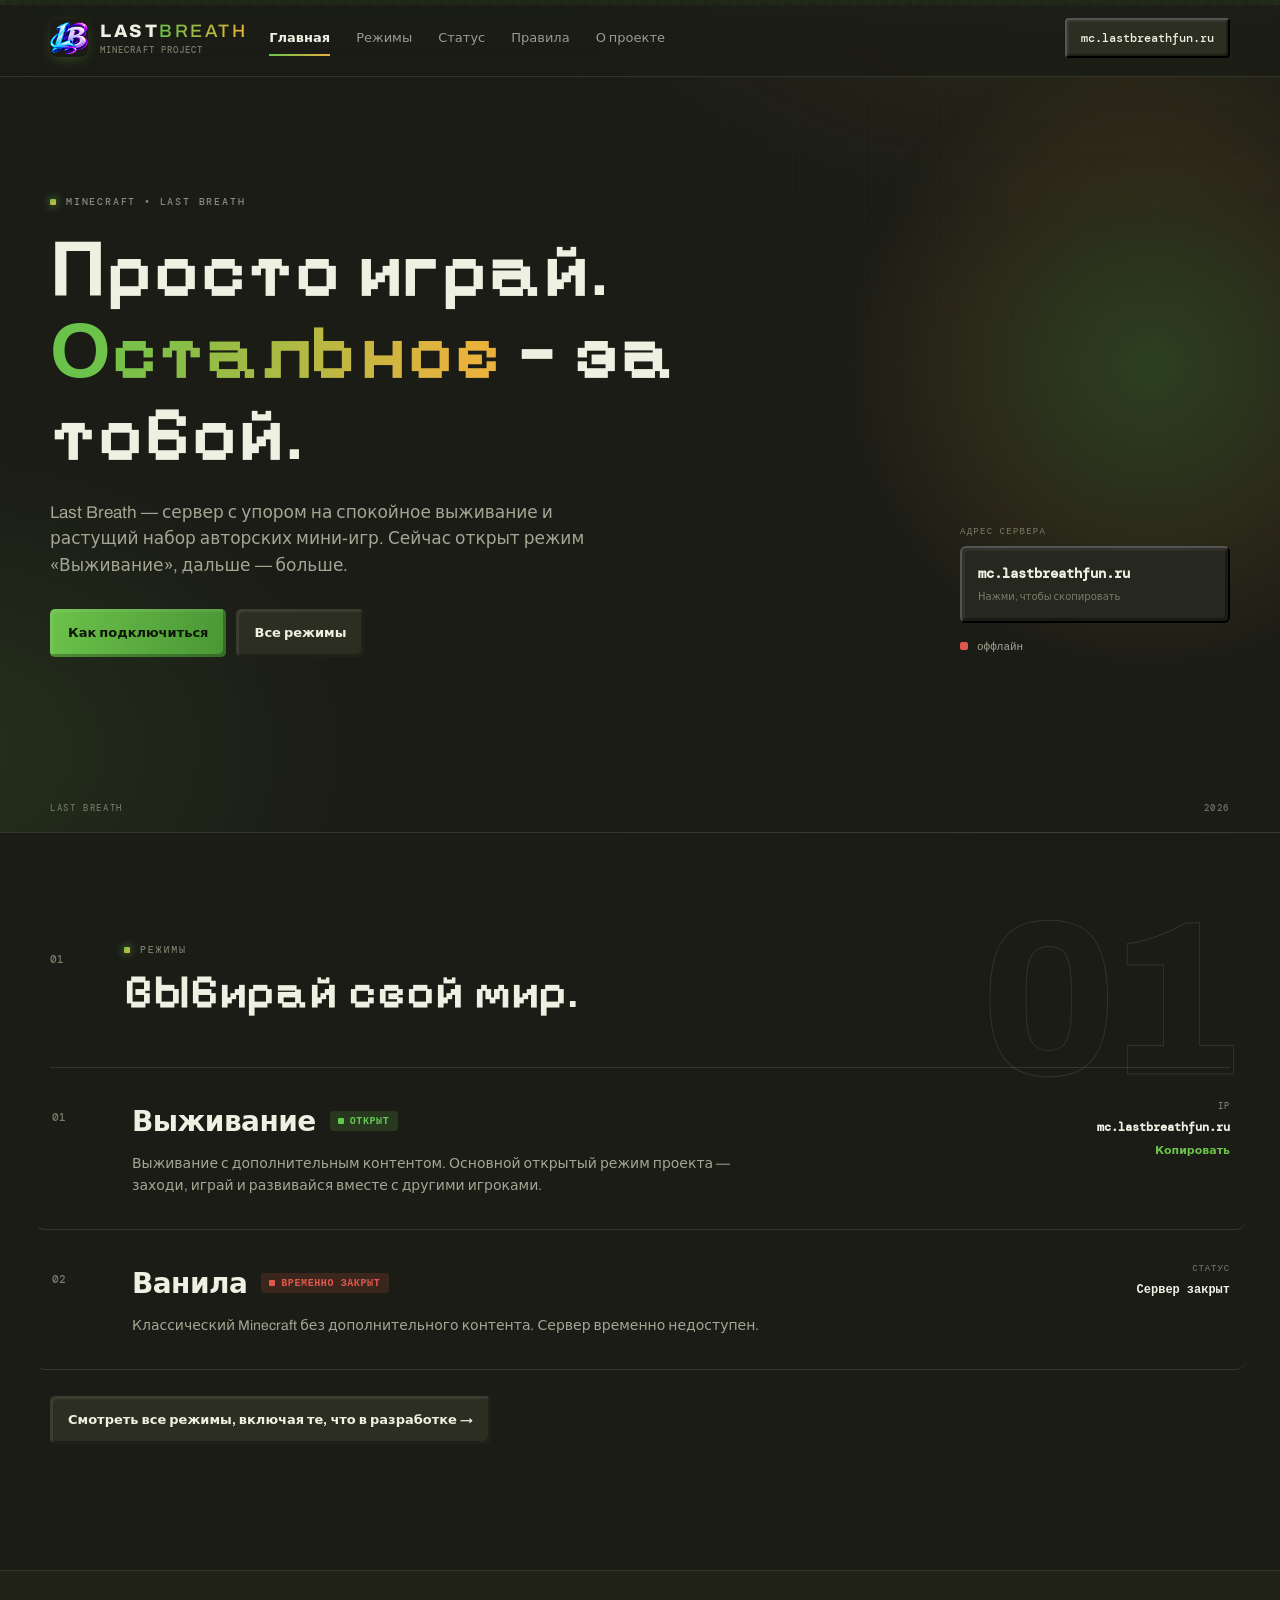
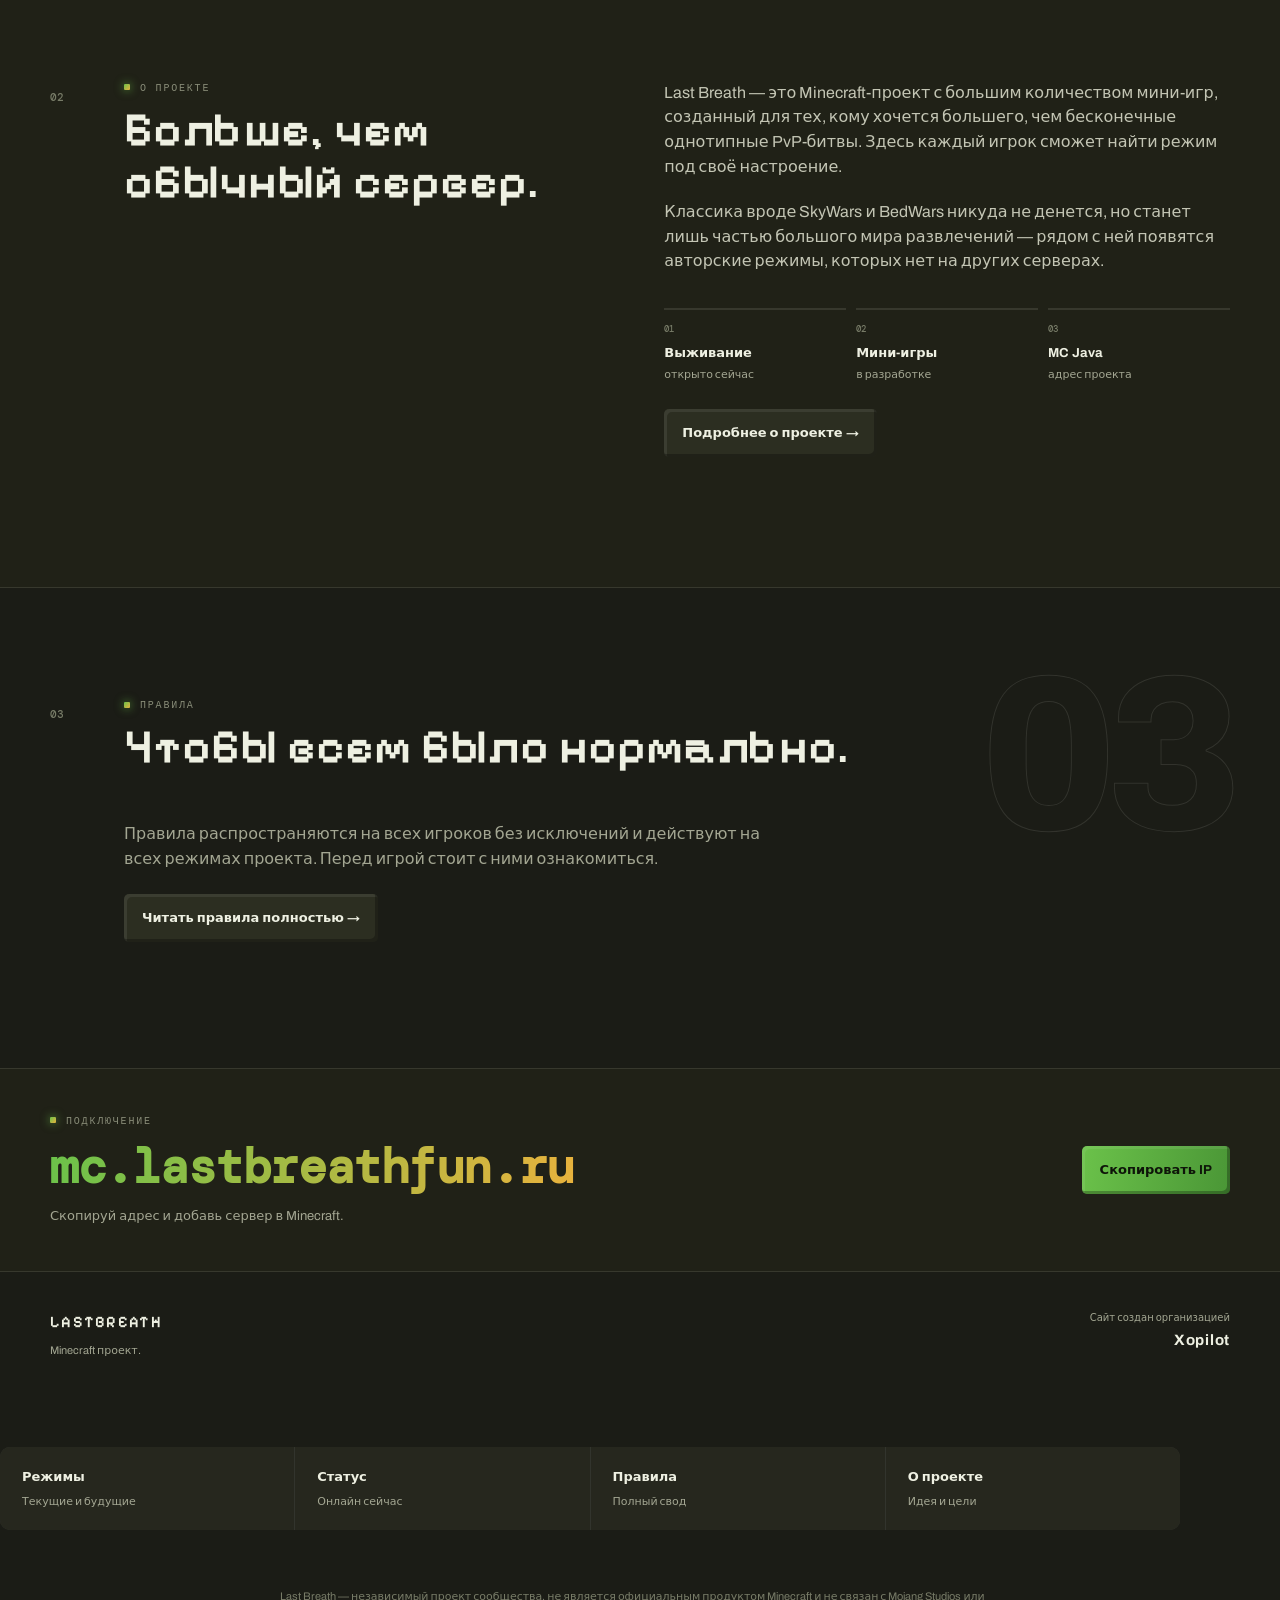
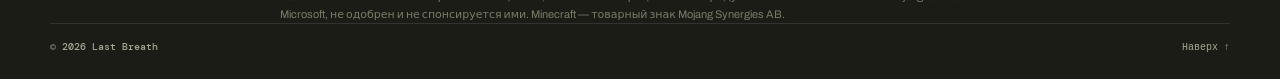
==== index.html @ 93b25e88 "Add files via upload" ====
<!doctype html>
<html lang="ru">
<head>
  <meta charset="utf-8">
  <meta name="viewport" content="width=device-width, initial-scale=1">
  <meta name="theme-color" content="#1b1c16">
  <meta name="description" content="Last Breath — Minecraft-проект с выживанием и растущим набором авторских мини-игр.">
  <title>Last Breath — Minecraft</title>
  <link rel="preconnect" href="https://fonts.googleapis.com">
  <link rel="preconnect" href="https://fonts.gstatic.com" crossorigin>
  <link rel="icon" type="image/png" href="assets/server-icon.png">
  <meta property="og:title" content="Last Breath — Minecraft">
  <meta property="og:description" content="Last Breath — Minecraft-проект с выживанием и растущим набором авторских мини-игр.">
  <meta property="og:type" content="website">
  <meta property="og:locale" content="ru_RU">
  <meta property="og:image" content="https://lastbreathfun.ru/assets/server-icon.png">
  <meta name="twitter:card" content="summary">
  <noscript><style>.reveal{opacity:1!important;transform:none!important}</style></noscript>
  <link rel="stylesheet" href="style.css">
</head>
<body>
  <div class="site-shell">
    <header class="topbar">
      <div class="container topbar-inner">
        <a class="logo" href="#top">
          <img class="logo-icon" src="assets/server-icon.png" alt="Last Breath">
          <span class="logo-word">
            <span class="logo-text">LAST<span>BREATH</span></span>
            <span class="logo-sub">MINECRAFT PROJECT</span>
          </span>
        </a>

        <nav class="nav" id="nav">
          <a href="index.html" class="active">Главная</a>
          <a href="modes.html">Режимы</a>
          <a href="status.html">Статус</a>
          <a href="rules.html">Правила</a>
          <a href="about.html">О проекте</a>
        </nav>

        <button class="top-ip copy-btn" data-copy="mc.lastbreathfun.ru">mc.lastbreathfun.ru</button>
        <button class="menu-button" id="menuButton" aria-label="Меню">☰</button>
      </div>
    </header>
    <div class="pixel-strip" aria-hidden="true"></div>

    <main id="top">
      <section class="hero">
        <div class="hero-grid"></div>
        <div class="hero-glow" aria-hidden="true"></div>

        <div class="container hero-inner">
          <div class="hero-copy">
            <div class="kicker">MINECRAFT • LAST BREATH</div>
            <h1>Просто играй.<br><em>Остальное</em> — за тобой.</h1>
            <p>
              Last Breath — сервер с упором на спокойное выживание и растущий набор
              авторских мини-игр. Сейчас открыт режим «Выживание», дальше — больше.
            </p>

            <div class="hero-actions">
              <a class="button button-main" href="#connect">Как подключиться</a>
              <a class="button button-line" href="modes.html">Все режимы</a>
            </div>
          </div>

          <div class="hero-side">
            <div class="hero-side-label">АДРЕС СЕРВЕРА</div>
            <button class="hero-address copy-btn" data-copy="mc.lastbreathfun.ru">
              <span>mc.lastbreathfun.ru</span>
              <small>Нажми, чтобы скопировать</small>
            </button>
            <div class="mini-status">
              <span class="status-dot" id="miniDot"></span>
              <span id="miniLabel">Проверка статуса…</span>
            </div>
          </div>
        </div>

        <div class="hero-bottom">
          <div class="container hero-bottom-inner">
            <span>LAST BREATH</span>
            <span>2026</span>
          </div>
        </div>
      </section>

      <section class="section servers" id="servers">
        <div class="container">
          <div class="section-intro reveal">
            <div class="section-number">01</div>
            <div>
              <div class="kicker">РЕЖИМЫ</div>
              <h2>Выбирай свой мир.</h2>
            </div>
          </div>

          <div class="server-list">
            <article class="server-row reveal">
              <div class="server-index">01</div>
              <div class="server-main">
                <div class="server-title-line">
                  <h3>Выживание</h3>
                  <span class="state state-online"><i></i> ОТКРЫТ</span>
                </div>
                <p>
                  Выживание с дополнительным контентом. Основной открытый режим
                  проекта — заходи, играй и развивайся вместе с другими игроками.
                </p>
              </div>
              <div class="server-meta">
                <span>IP</span>
                <strong>mc.lastbreathfun.ru</strong>
                <button class="mini-copy copy-btn" data-copy="mc.lastbreathfun.ru">Копировать</button>
              </div>
            </article>

            <article class="server-row server-row-muted reveal">
              <div class="server-index">02</div>
              <div class="server-main">
                <div class="server-title-line">
                  <h3>Ванила</h3>
                  <span class="state state-offline"><i></i> ВРЕМЕННО ЗАКРЫТ</span>
                </div>
                <p>
                  Классический Minecraft без дополнительного контента.
                  Сервер временно недоступен.
                </p>
              </div>
              <div class="server-meta">
                <span>СТАТУС</span>
                <strong>Сервер закрыт</strong>
              </div>
            </article>
          </div>

          <p style="margin-top:26px">
            <a class="button button-line" href="modes.html">Смотреть все режимы, включая те, что в разработке →</a>
          </p>
        </div>
      </section>

      <section class="section about" id="about">
        <div class="container about-layout">
          <div class="about-title">
            <div class="section-number">02</div>
            <div>
              <div class="kicker">О ПРОЕКТЕ</div>
              <h2>Больше, чем обычный сервер.</h2>
            </div>
          </div>

          <div class="about-text reveal">
            <p>
              Last Breath — это Minecraft-проект с большим количеством мини-игр,
              созданный для тех, кому хочется большего, чем бесконечные однотипные
              PvP-битвы. Здесь каждый игрок сможет найти режим под своё настроение.
            </p>
            <p>
              Классика вроде SkyWars и BedWars никуда не денется, но станет лишь
              частью большого мира развлечений — рядом с ней появятся авторские
              режимы, которых нет на других серверах.
            </p>
            <div class="facts">
              <div><span>01</span><strong>Выживание</strong><small>открыто сейчас</small></div>
              <div><span>02</span><strong>Мини-игры</strong><small>в разработке</small></div>
              <div><span>03</span><strong>MC Java</strong><small>адрес проекта</small></div>
            </div>
            <p style="margin-top:26px">
              <a class="button button-line" href="about.html">Подробнее о проекте →</a>
            </p>
          </div>
        </div>
      </section>

      <section class="section rules" id="rules">
        <div class="container">
          <div class="section-intro reveal">
            <div class="section-number">03</div>
            <div>
              <div class="kicker">ПРАВИЛА</div>
              <h2>Чтобы всем было нормально.</h2>
            </div>
          </div>

          <div class="rules-note reveal">
            <p>
              Правила распространяются на всех игроков без исключений и действуют
              на всех режимах проекта. Перед игрой стоит с ними ознакомиться.
            </p>
            <p style="margin-top:22px">
              <a class="button button-line" href="rules.html">Читать правила полностью →</a>
            </p>
          </div>
        </div>
      </section>

      <section class="connect" id="connect">
        <div class="container connect-inner">
          <div>
            <div class="kicker">ПОДКЛЮЧЕНИЕ</div>
            <h2>mc.lastbreathfun.ru</h2>
            <p>Скопируй адрес и добавь сервер в Minecraft.</p>
          </div>
          <button class="button button-main copy-btn" data-copy="mc.lastbreathfun.ru">Скопировать IP</button>
        </div>
      </section>
    </main>

    <footer class="footer">
      <div class="container footer-top">
        <div>
          <div class="footer-brand">LASTBREATH</div>
          <p>Minecraft проект.</p>
        </div>
        <div class="footer-credit">
          <span>Сайт создан организацией</span>
          <strong>Xopilot</strong>
        </div>
      </div>

      <div class="container quick-links">
        <a href="modes.html">Режимы<small>Текущие и будущие</small></a>
        <a href="status.html">Статус<small>Онлайн сейчас</small></a>
        <a href="rules.html">Правила<small>Полный свод</small></a>
        <a href="about.html">О проекте<small>Идея и цели</small></a>
      </div>

      <div class="container footer-disclaimer">
        Last Breath — независимый проект сообщества, не является официальным продуктом Minecraft
        и не связан с Mojang Studios или Microsoft, не одобрен и не спонсируется ими.
        Minecraft — товарный знак Mojang Synergies AB.
      </div>

      <div class="container footer-bottom">
        <span>© 2026 Last Breath</span>
        <a href="#top">Наверх ↑</a>
      </div>
    </footer>

    <div class="toast" id="toast"></div>
  </div>

  <script src="script.js"></script>
</body>
</html>
---- style.css ----
@import url('https://fonts.googleapis.com/css2?family=Archivo:wght@400;500;600;700;800&family=DM+Mono:wght@400;500&family=Pixelify+Sans:wght@500;600;700&display=swap');

:root{
  --bg:#1b1c16;
  --bg-soft:#202117;
  --panel:#26271e;
  --panel-2:#2c2e21;
  --text:#eef0e2;
  --muted:#a3a692;
  --line:rgba(238,240,226,.11);
  --line-soft:rgba(238,240,226,.06);
  --accent:#6bc24a;
  --accent-2:#e8b23d;
  --accent-soft:rgba(107,194,74,.14);
  --green:#63c750;
  --green-soft:rgba(99,199,80,.16);
  --red:#e0574c;
  --red-soft:rgba(224,87,76,.16);
  --amber:#e8b23d;
  --amber-soft:rgba(232,178,61,.16);
  --shadow:0 1px 2px rgba(0,0,0,.3),0 12px 30px -12px rgba(0,0,0,.55);
  --shadow-lg:0 20px 50px -20px rgba(0,0,0,.6),0 0 0 1px rgba(107,194,74,.12);
  --max:1180px;
  --pixel:'Pixelify Sans',Archivo,sans-serif;
}

*{box-sizing:border-box}
html{scroll-behavior:smooth}
body{
  margin:0;
  background:var(--bg);
  color:var(--text);
  font-family:Archivo,system-ui,sans-serif;
  line-height:1.55;
}

a{text-decoration:none;color:inherit}
button{font:inherit}
.container{width:min(var(--max),calc(100% - 48px));margin:0 auto}

::selection{background:rgba(107,194,74,.30);color:#fff}
:focus-visible{outline:2px solid var(--accent);outline-offset:3px;border-radius:3px}
html{scrollbar-width:thin;scrollbar-color:rgba(107,194,74,.35) transparent}
::-webkit-scrollbar{width:10px;height:10px}
::-webkit-scrollbar-track{background:transparent}
::-webkit-scrollbar-thumb{background:rgba(107,194,74,.30);border-radius:10px;border:2px solid var(--bg)}
::-webkit-scrollbar-thumb:hover{background:rgba(107,194,74,.5)}

/* ---------- pixel dither strip (signature Minecraft touch) ---------- */
.pixel-strip{
  height:5px;
  background-image:repeating-linear-gradient(90deg,var(--accent) 0 6px,#4a9634 6px 12px);
  image-rendering:pixelated;
}

/* ---------- topbar ---------- */
.topbar{
  position:fixed;top:0;left:0;right:0;z-index:20;
  background:rgba(27,28,22,.86);
  backdrop-filter:blur(15px);
  border-bottom:1px solid var(--line)
}
.topbar-inner{height:76px;display:flex;align-items:center;gap:22px}
.logo{display:inline-flex;align-items:center;gap:12px;min-width:190px}
.logo-icon{width:38px;height:38px;border-radius:8px;display:block;box-shadow:0 4px 14px -4px rgba(107,194,74,.4)}
.logo-word{display:inline-flex;flex-direction:column}
.logo-text{font-size:18px;line-height:1;font-weight:800;letter-spacing:.14em;color:var(--text)}
.logo-text span{font-weight:500;background:linear-gradient(90deg,var(--accent),var(--accent-2));-webkit-background-clip:text;background-clip:text;color:transparent}
.logo-sub{margin-top:6px;color:#787c68;font:500 9px/1 'DM Mono',monospace;letter-spacing:.12em}
.nav{display:flex;gap:26px;font-size:13px;color:#9a9d8c}
.nav a{position:relative;padding:4px 0;transition:.2s ease}
.nav a:hover{color:var(--text)}
.nav a::after{content:'';position:absolute;left:0;right:100%;bottom:-4px;height:2px;background:linear-gradient(90deg,var(--accent),var(--accent-2));transition:right .25s ease}
.nav a:hover::after,.nav a.active::after{right:0}
.nav a.active{color:var(--text);font-weight:700}
.top-ip{
  margin-left:auto;font:500 12px 'DM Mono',monospace;color:var(--text);
  padding:10px 14px;border-radius:4px;background:var(--panel-2);cursor:pointer;transition:.15s ease;
  box-shadow:inset -2px -2px 0 rgba(0,0,0,.35),inset 2px 2px 0 rgba(255,255,255,.06)
}
.top-ip:hover{color:var(--accent)}
.top-ip:active{box-shadow:inset 2px 2px 0 rgba(0,0,0,.35),inset -2px -2px 0 rgba(255,255,255,.06);transform:translateY(1px)}
.menu-button{display:none;background:none;border:0;color:var(--text);font-size:22px}

/* ---------- ambient breathing glow (signature) ---------- */
@keyframes breathe{
  0%,100%{opacity:.5;transform:scale(1)}
  50%{opacity:.95;transform:scale(1.045)}
}
@keyframes breathe-soft{0%,100%{opacity:.6}50%{opacity:1}}
@keyframes drift{0%,100%{transform:translate(0,0)}50%{transform:translate(-26px,24px)}}

.kicker{color:#888c78;font:500 10px/1.3 'DM Mono',monospace;letter-spacing:.18em;text-transform:uppercase;position:relative;padding-left:16px}
.kicker::before{
  content:'';position:absolute;left:0;top:50%;transform:translateY(-50%);
  width:6px;height:6px;border-radius:1px;
  background:linear-gradient(135deg,var(--accent),var(--accent-2));
  box-shadow:0 0 8px 1px rgba(107,194,74,.5);
  animation:breathe 6s ease-in-out infinite
}

/* ---------- hero ---------- */
.hero{
  min-height:92svh;position:relative;display:flex;align-items:center;
  overflow:hidden;border-bottom:1px solid var(--line);
  background:
    radial-gradient(ellipse 900px 500px at 85% -10%,rgba(232,178,61,.10),transparent 60%),
    radial-gradient(ellipse 700px 500px at -5% 90%,rgba(107,194,74,.12),transparent 60%),
    var(--bg)
}
.hero-glow{
  position:absolute;z-index:1;pointer-events:none;right:-180px;top:6%;
  width:620px;height:620px;border-radius:50%;
  background:radial-gradient(circle,rgba(107,194,74,.22) 0%,rgba(232,178,61,.08) 45%,transparent 72%);
  filter:blur(14px);
  animation:breathe 6s ease-in-out infinite,drift 22s ease-in-out infinite
}
.hero-grid{
  position:absolute;inset:0;opacity:.5;
  background-image:linear-gradient(rgba(238,240,226,.035) 1px,transparent 1px),linear-gradient(90deg,rgba(238,240,226,.035) 1px,transparent 1px);
  background-size:72px 72px;
  mask-image:radial-gradient(ellipse 800px 500px at 70% 20%,#000 0%,transparent 75%)
}
.hero-inner{position:relative;z-index:2;display:flex;justify-content:space-between;align-items:flex-end;padding-top:110px;padding-bottom:95px;gap:50px}
.hero-copy{max-width:760px}
.hero h1{
  margin:22px 0 24px;font-family:var(--pixel);font-size:clamp(38px,6.4vw,78px);line-height:1.05;
  letter-spacing:0;font-weight:600;color:var(--text)
}
.hero h1 em{
  font-style:normal;
  background:linear-gradient(100deg,var(--accent) 10%,var(--accent-2) 90%);
  -webkit-background-clip:text;background-clip:text;color:transparent
}
.hero p{max-width:580px;color:var(--muted);font-size:17px}
.hero-actions{display:flex;gap:10px;margin-top:30px}

.button{
  min-height:48px;padding:0 18px;border-radius:5px;border:0;
  display:inline-flex;align-items:center;justify-content:center;cursor:pointer;
  transition:.15s ease;font-weight:700;font-size:13px;
  box-shadow:inset -3px -3px 0 rgba(0,0,0,.28),inset 3px 3px 0 rgba(255,255,255,.07)
}
.button:hover{filter:brightness(1.08)}
.button:active,.copy-btn:active{
  transform:translateY(1px);
  box-shadow:inset 3px 3px 0 rgba(0,0,0,.28),inset -3px -3px 0 rgba(255,255,255,.07)
}
.button-main{
  background:linear-gradient(100deg,var(--accent),#4a9636);
  color:#0e1509;
}
.button-main:hover{box-shadow:inset -3px -3px 0 rgba(0,0,0,.28),inset 3px 3px 0 rgba(255,255,255,.15),0 0 0 1px rgba(107,194,74,.4)}
.button-line{background:var(--panel-2);color:var(--text)}
.button-line:hover{color:var(--accent)}

.hero-side{width:270px;margin-bottom:4px}
.hero-side-label{color:#787c68;font:500 9px 'DM Mono',monospace;letter-spacing:.14em;margin-bottom:9px}
.hero-address{
  width:100%;text-align:left;background:var(--panel);
  color:var(--text);padding:16px;border-radius:6px;cursor:pointer;transition:.15s ease;
  box-shadow:inset -3px -3px 0 rgba(0,0,0,.3),inset 3px 3px 0 rgba(255,255,255,.05)
}
.hero-address:hover{color:var(--accent)}
.hero-address span{display:block;font:600 14px 'DM Mono',monospace}
.hero-address small{display:block;margin-top:7px;color:#787c68;font-size:10px}
.hero-bottom{position:absolute;left:0;right:0;bottom:0;z-index:2}
.hero-bottom-inner{
  display:flex;justify-content:space-between;padding-bottom:18px;color:#6f7360;
  font:500 9px 'DM Mono',monospace;letter-spacing:.18em
}

/* ---------- entrance animation ---------- */
@keyframes rise{from{opacity:0;transform:translateY(18px)}to{opacity:1;transform:translateY(0)}}
.hero-copy .kicker{animation:rise .7s cubic-bezier(.16,1,.3,1) both}
.hero-copy h1{animation:rise .8s .08s cubic-bezier(.16,1,.3,1) both}
.hero-copy p{animation:rise .8s .16s cubic-bezier(.16,1,.3,1) both}
.hero-actions{animation:rise .8s .24s cubic-bezier(.16,1,.3,1) both}
.hero-side{animation:rise .8s .32s cubic-bezier(.16,1,.3,1) both}
.page-hero .kicker{animation:rise .7s cubic-bezier(.16,1,.3,1) both}
.page-hero h1{animation:rise .8s .08s cubic-bezier(.16,1,.3,1) both}
.page-hero p{animation:rise .8s .16s cubic-bezier(.16,1,.3,1) both}

/* ---------- sections ---------- */
.section{padding:110px 0}
main{counter-reset:sect}
.section{counter-increment:sect}
.section-intro{display:grid;grid-template-columns:54px 1fr;gap:20px;margin-bottom:48px;position:relative}
.section-intro::after{
  content:counter(sect,decimal-leading-zero);
  position:absolute;right:0;top:-52px;z-index:-1;
  font:800 220px/1 Archivo,sans-serif;letter-spacing:-.06em;
  color:transparent;-webkit-text-stroke:1px var(--line);
  pointer-events:none;user-select:none
}
@media (max-width:1150px){.section-intro::after{display:none}}
.section-number{padding-top:9px;color:#787c68;font:500 11px 'DM Mono',monospace}
.section h2{margin:10px 0 0;font-family:var(--pixel);font-size:clamp(30px,4.2vw,48px);line-height:1.1;letter-spacing:0;font-weight:600;color:var(--text)}

/* ---------- server list ---------- */
.server-list{border-top:1px solid var(--line)}
.server-row{
  display:grid;grid-template-columns:54px 1.45fr .8fr;gap:26px;
  align-items:start;padding:32px 16px;margin:0 -16px;border-bottom:1px solid var(--line);
  border-radius:10px;border-left:2px solid transparent;
  transition:.25s ease
}
.server-row:hover{background:var(--panel-2);border-left-color:var(--accent)}
.server-row-muted{opacity:.68}
.server-index{color:#787c68;font:500 11px 'DM Mono',monospace;padding-top:10px}
.server-title-line{display:flex;align-items:center;gap:14px;flex-wrap:wrap}
.server-row h3{margin:0;font-size:28px;letter-spacing:-.02em;color:var(--text)}
.server-row p{margin:10px 0 0;color:var(--muted);max-width:650px;font-size:14px}

.state{
  font:600 10px/1 'DM Mono',monospace;letter-spacing:.06em;
  display:inline-flex;align-items:center;gap:6px;
  padding:5px 9px 5px 8px;border-radius:3px
}
.state i{display:block;width:6px;height:6px;border-radius:1px}
.state-online{color:var(--green);background:var(--green-soft)}
.state-online i{background:var(--green)}
.state-offline{color:var(--red);background:var(--red-soft)}
.state-offline i{background:var(--red)}
.state-soon{color:var(--amber);background:var(--amber-soft)}
.state-soon i{background:var(--amber)}

.server-meta{justify-self:end;display:flex;flex-direction:column;align-items:flex-end;gap:7px}
.server-meta span{color:#787c68;font:500 9px 'DM Mono',monospace;letter-spacing:.1em}
.server-meta strong{font:600 12px 'DM Mono',monospace;color:var(--text)}
.mini-copy{border:0;background:none;color:var(--accent);font-size:11px;cursor:pointer;padding:0;font-weight:600}
.mini-copy:hover{text-decoration:underline}

/* ---------- about ---------- */
.about{background:var(--bg-soft);border-top:1px solid var(--line);border-bottom:1px solid var(--line)}
.about-layout{display:grid;grid-template-columns:1fr 1.1fr;gap:100px}
.about-title{display:grid;grid-template-columns:54px 1fr;gap:20px}
.about-text{max-width:650px;color:#c3c5b4;font-size:16px}
.about-text p{margin-top:0;margin-bottom:20px}
.facts{display:grid;grid-template-columns:repeat(3,1fr);gap:10px;margin-top:34px}
.facts div{border-top:2px solid var(--line);padding-top:13px}
.facts span{display:block;color:#787c68;font:500 9px 'DM Mono',monospace}
.facts strong{display:block;margin-top:8px;font-size:13px;color:var(--text)}
.facts small{display:block;margin-top:3px;color:var(--muted);font-size:11px}

/* ---------- rules content ---------- */
.rules-note{max-width:900px;margin-left:74px}
.rules-note > p{color:var(--muted);max-width:650px}
.rules-content{padding:10px 0 35px;color:#c3c5b4;font-size:14px}
.rules-content h3{
  font-family:var(--pixel);font-weight:600;font-size:20px;margin:46px 0 14px;color:var(--text);
  display:flex;align-items:center;gap:10px;scroll-margin-top:100px
}
.rules-content h3:first-of-type{margin-top:20px}
.rules-content p{margin:7px 0}
.rules-content ul{padding-left:0;margin:12px 0;list-style:none}
.rules-content li{margin:0 0 14px;padding:14px 16px;border-radius:8px;background:var(--panel);border-left:2px solid var(--line)}
.rules-content li li{background:transparent;border:0;padding:2px 0;margin:0}
.rules-content li strong:first-child{color:var(--accent);font:700 12.5px 'DM Mono',monospace;margin-right:8px}
.rules-content blockquote{
  margin:20px 0;padding:14px 16px;border-left:3px solid var(--accent);
  border-radius:0 8px 8px 0;
  background:var(--accent-soft);color:#d7e9c9
}
.rule-divider{height:1px;background:var(--line);margin:36px 0}

.rule-note,.rule-punish{display:block;margin-top:8px;font-size:12.5px;line-height:1.5}
.rule-note{color:var(--muted)}
.rule-note b,.rule-note strong{font-weight:700;color:#9a9d8c;margin-right:3px}
.rule-punish{color:#ffb3ab;background:var(--red-soft);padding:6px 10px;border-radius:4px;display:inline-block;font-weight:600;margin-right:6px;margin-top:8px}
.rule-sub{margin:8px 0 0;padding-left:18px;list-style:disc;color:var(--muted);font-size:12.5px}
.rule-sub li{border:0;background:none;padding:2px 0;margin:0}

.rules-toc{display:flex;flex-wrap:wrap;gap:8px;margin:0 0 40px;padding:0;list-style:none}
.rules-toc a{
  font:600 12px 'DM Mono',monospace;padding:8px 13px;border-radius:4px;
  background:var(--panel);color:var(--muted);transition:.15s ease
}
.rules-toc a:hover{color:var(--accent)}

/* ---------- connect ---------- */
.connect{border-top:1px solid var(--line);border-bottom:1px solid var(--line);background:var(--bg-soft)}
.connect-inner{display:flex;justify-content:space-between;align-items:center;gap:30px;padding:45px 0}
.connect h2{
  margin:8px 0;font:700 clamp(26px,4.4vw,48px) 'DM Mono',monospace;letter-spacing:-.03em;
  background:linear-gradient(100deg,var(--accent),var(--accent-2));-webkit-background-clip:text;background-clip:text;color:transparent
}
.connect p{margin:0;color:var(--muted);font-size:13px}

/* ---------- footer ---------- */
.footer{padding:38px 0 26px}
.footer-top{display:flex;justify-content:space-between;gap:30px;padding-bottom:38px}
.footer-brand{font-family:var(--pixel);font-weight:600;letter-spacing:.08em;color:var(--text)}
.footer-top p{margin:7px 0 0;color:var(--muted);font-size:11px}
.footer-credit{text-align:right}
.footer-credit span{display:block;color:var(--muted);font-size:10px}
.footer-credit strong{display:block;margin-top:4px;font-size:15px;letter-spacing:.05em;color:var(--text)}
.footer-bottom{display:flex;justify-content:space-between;border-top:1px solid var(--line);padding-top:16px;color:var(--muted);font:500 10px 'DM Mono',monospace}
.footer-bottom a:hover{color:var(--accent)}
.footer-disclaimer{
  padding-top:20px;color:#787c68;font-size:11px;line-height:1.6;max-width:720px
}

.toast{
  position:fixed;left:50%;bottom:25px;z-index:50;transform:translate(-50%,16px);
  opacity:0;pointer-events:none;padding:11px 16px;border-radius:6px;
  background:var(--panel);color:var(--text);font-size:12px;font-weight:700;transition:.2s;
  box-shadow:var(--shadow),inset -2px -2px 0 rgba(0,0,0,.3),inset 2px 2px 0 rgba(255,255,255,.06)
}
.toast.show{opacity:1;transform:translate(-50%,0)}
.toast::before{content:'✓ ';font-weight:800;color:var(--accent)}

@keyframes navIn{from{opacity:0;transform:translateY(-6px)}to{opacity:1;transform:translateY(0)}}
.nav.open{animation:navIn .22s ease both}
.nav.open a{animation:rise .3s ease both}
.nav.open a:nth-child(1){animation-delay:.02s}
.nav.open a:nth-child(2){animation-delay:.06s}
.nav.open a:nth-child(3){animation-delay:.10s}
.nav.open a:nth-child(4){animation-delay:.14s}
.nav.open a:nth-child(5){animation-delay:.18s}

@media (max-width: 900px){
  .top-ip{display:none}
  .menu-button{display:block;margin-left:auto}
  .nav{
    display:none;position:absolute;top:76px;left:24px;right:24px;padding:8px;
    background:var(--panel);border-radius:8px;box-shadow:var(--shadow)
  }
  .nav.open{display:flex;flex-direction:column}
  .nav a{padding:13px 10px}
  .hero-inner{display:block}
  .hero-side{margin-top:45px;width:min(420px,100%)}
  .server-row{grid-template-columns:40px 1fr}
  .server-meta{grid-column:2;justify-self:start;align-items:flex-start;margin-top:10px}
  .about-layout{grid-template-columns:1fr;gap:50px}
  .rules-note{margin-left:0}
}
@media (max-width: 620px){
  .container{width:min(var(--max),calc(100% - 28px))}
  .topbar-inner{height:68px}
  .logo{min-width:auto}
  .logo-icon{width:32px;height:32px}
  .logo-text{font-size:15px}
  .hero{min-height:840px}
  .hero h1{font-size:40px}
  .hero-actions{flex-direction:column;align-items:stretch}
  .button{width:100%}
  .hero-bottom-inner{padding-bottom:12px}
  .section{padding:78px 0}
  .section-intro,.about-title{grid-template-columns:38px 1fr;gap:12px}
  .server-row{grid-template-columns:32px 1fr;gap:15px;padding:26px 0}
  .server-row h3{font-size:24px}
  .facts{grid-template-columns:1fr}
  .connect-inner,.footer-top{display:block}
  .connect-inner .button{margin-top:22px}
  .footer-credit{text-align:left;margin-top:28px}
  .footer-bottom{gap:20px}
}

/* ---------- secondary page hero ---------- */
.page-hero{padding:150px 0 64px;border-bottom:1px solid var(--line);position:relative;overflow:hidden}
.page-hero .container{position:relative;z-index:2}
.page-glow{
  position:absolute;z-index:1;pointer-events:none;left:50%;top:-140px;
  width:520px;height:520px;margin-left:-260px;border-radius:50%;
  background:radial-gradient(circle,rgba(107,194,74,.2) 0%,rgba(232,178,61,.08) 45%,transparent 72%);
  filter:blur(8px);
  animation:breathe 6s ease-in-out infinite
}
.page-hero .kicker{margin-bottom:14px}
.page-hero h1{margin:0;font-family:var(--pixel);font-size:clamp(28px,5vw,52px);line-height:1.15;letter-spacing:0;font-weight:600;color:var(--text)}
.page-hero p{margin:18px 0 0;max-width:600px;color:var(--muted);font-size:15px}

/* ---------- feature grid ---------- */
.feature-grid{
  display:grid;grid-template-columns:repeat(auto-fit,minmax(230px,1fr));
  gap:1px;background:var(--line);margin-top:14px;
  border-radius:10px;overflow:hidden
}
.feature-card{background:var(--panel);padding:26px 24px;transition:.25s ease}
.feature-card:hover{background:var(--panel-2)}
.feature-card span{display:block;color:#787c68;font:500 9px 'DM Mono',monospace;margin-bottom:14px;letter-spacing:.1em}
.feature-card h4{margin:0 0 8px;font-size:16px;color:var(--text);transition:.2s ease}
.feature-card:hover h4{color:var(--accent)}
.feature-card p{margin:0;color:var(--muted);font-size:13px}

/* ---------- status widget ---------- */
.status-card{
  border-radius:10px;padding:34px;background:var(--panel);box-shadow:var(--shadow);
  display:flex;justify-content:space-between;gap:30px;flex-wrap:wrap
}
.status-main{display:flex;align-items:center;gap:16px}
.status-dot{width:12px;height:12px;border-radius:2px;background:#4b4d3f;flex-shrink:0;transition:.2s}
.status-dot.on{background:var(--green);box-shadow:0 0 14px rgba(99,199,80,.55);animation:breathe-soft 2.6s ease-in-out infinite}
.status-dot.off{background:var(--red)}
.status-text h3{margin:0;font-size:22px;color:var(--text)}
.status-text small{color:var(--muted);font:500 12px 'DM Mono',monospace}
.status-stats{display:flex;gap:34px;flex-wrap:wrap}
.status-stats div span{display:block;color:#787c68;font:500 9px 'DM Mono',monospace;letter-spacing:.1em;margin-bottom:6px}
.status-stats div strong{font:600 15px 'DM Mono',monospace;color:var(--text)}
.status-refresh{
  background:var(--panel-2);color:var(--muted);border-radius:4px;border:0;
  padding:9px 14px;font:500 11px 'DM Mono',monospace;cursor:pointer;align-self:flex-start;transition:.15s ease;
  box-shadow:inset -2px -2px 0 rgba(0,0,0,.3),inset 2px 2px 0 rgba(255,255,255,.05)
}
.status-refresh:hover{color:var(--accent)}
.status-motd{margin-top:22px;padding-top:20px;border-top:1px solid var(--line);color:#c3c5b4;font-size:13px}
.status-note{margin-top:16px;color:#787c68;font:500 11px 'DM Mono',monospace}
.status-static{
  margin-top:18px;border-radius:10px;padding:26px 34px;
  background:var(--panel-2);display:flex;justify-content:space-between;align-items:center;gap:20px;flex-wrap:wrap
}
.status-static h4{margin:0 0 6px;font-size:16px;color:var(--text)}
.status-static p{margin:0;color:var(--muted);font-size:13px}

.mini-status{display:flex;align-items:center;gap:9px;margin-top:16px;color:var(--muted);font:500 11px 'DM Mono',monospace}
.mini-status .status-dot{width:8px;height:8px}

.article-note{max-width:900px;margin-left:74px}
.article-note blockquote{
  margin:26px 0;padding:16px 18px;border-left:3px solid var(--accent);border-radius:0 8px 8px 0;
  background:var(--accent-soft);color:#d7e9c9;font-size:14px
}

/* ---------- footer sitemap ---------- */
.quick-links{
  display:grid;grid-template-columns:repeat(4,1fr);gap:1px;
  background:var(--line);margin:50px 0 38px;border-radius:10px;overflow:hidden
}
.quick-links a{background:var(--panel);padding:20px 22px;display:block;font-size:13px;font-weight:700;transition:.15s ease;color:var(--text)}
.quick-links a:hover{background:var(--panel-2);color:var(--accent)}
.quick-links a small{display:block;margin-top:6px;color:var(--muted);font-weight:500;font-size:11px}

/* ---------- scroll reveal ---------- */
.reveal{opacity:0;transform:translateY(22px);transition:opacity .8s cubic-bezier(.16,1,.3,1),transform .8s cubic-bezier(.16,1,.3,1)}
.reveal.in-view{opacity:1;transform:translateY(0)}
.reveal:nth-child(2){transition-delay:.07s}
.reveal:nth-child(3){transition-delay:.14s}
.reveal:nth-child(4){transition-delay:.21s}
.reveal:nth-child(5){transition-delay:.28s}
.reveal:nth-child(6){transition-delay:.35s}

@media (max-width:900px){
  .quick-links{grid-template-columns:1fr 1fr}
  .status-card{flex-direction:column}
  .status-static{flex-direction:column;align-items:flex-start}
  .article-note{margin-left:0}
}
@media (max-width:620px){
  .feature-grid{grid-template-columns:1fr}
  .quick-links{grid-template-columns:1fr;margin:36px 0 28px}
  .page-hero{padding:120px 0 40px}
  .status-card{padding:24px}
  .rules-content li strong:first-child{display:block;margin-bottom:4px}
}

@media (prefers-reduced-motion: reduce){
  .hero-glow,.page-glow,.status-dot.on,.kicker::before,
  .hero-copy .kicker,.hero-copy h1,.hero-copy p,.hero-actions,.hero-side,
  .page-hero .kicker,.page-hero h1,.page-hero p,.nav.open,.nav.open a{
    animation:none !important;opacity:1 !important;transform:none !important
  }
  .reveal{opacity:1;transform:none;transition:none}
}
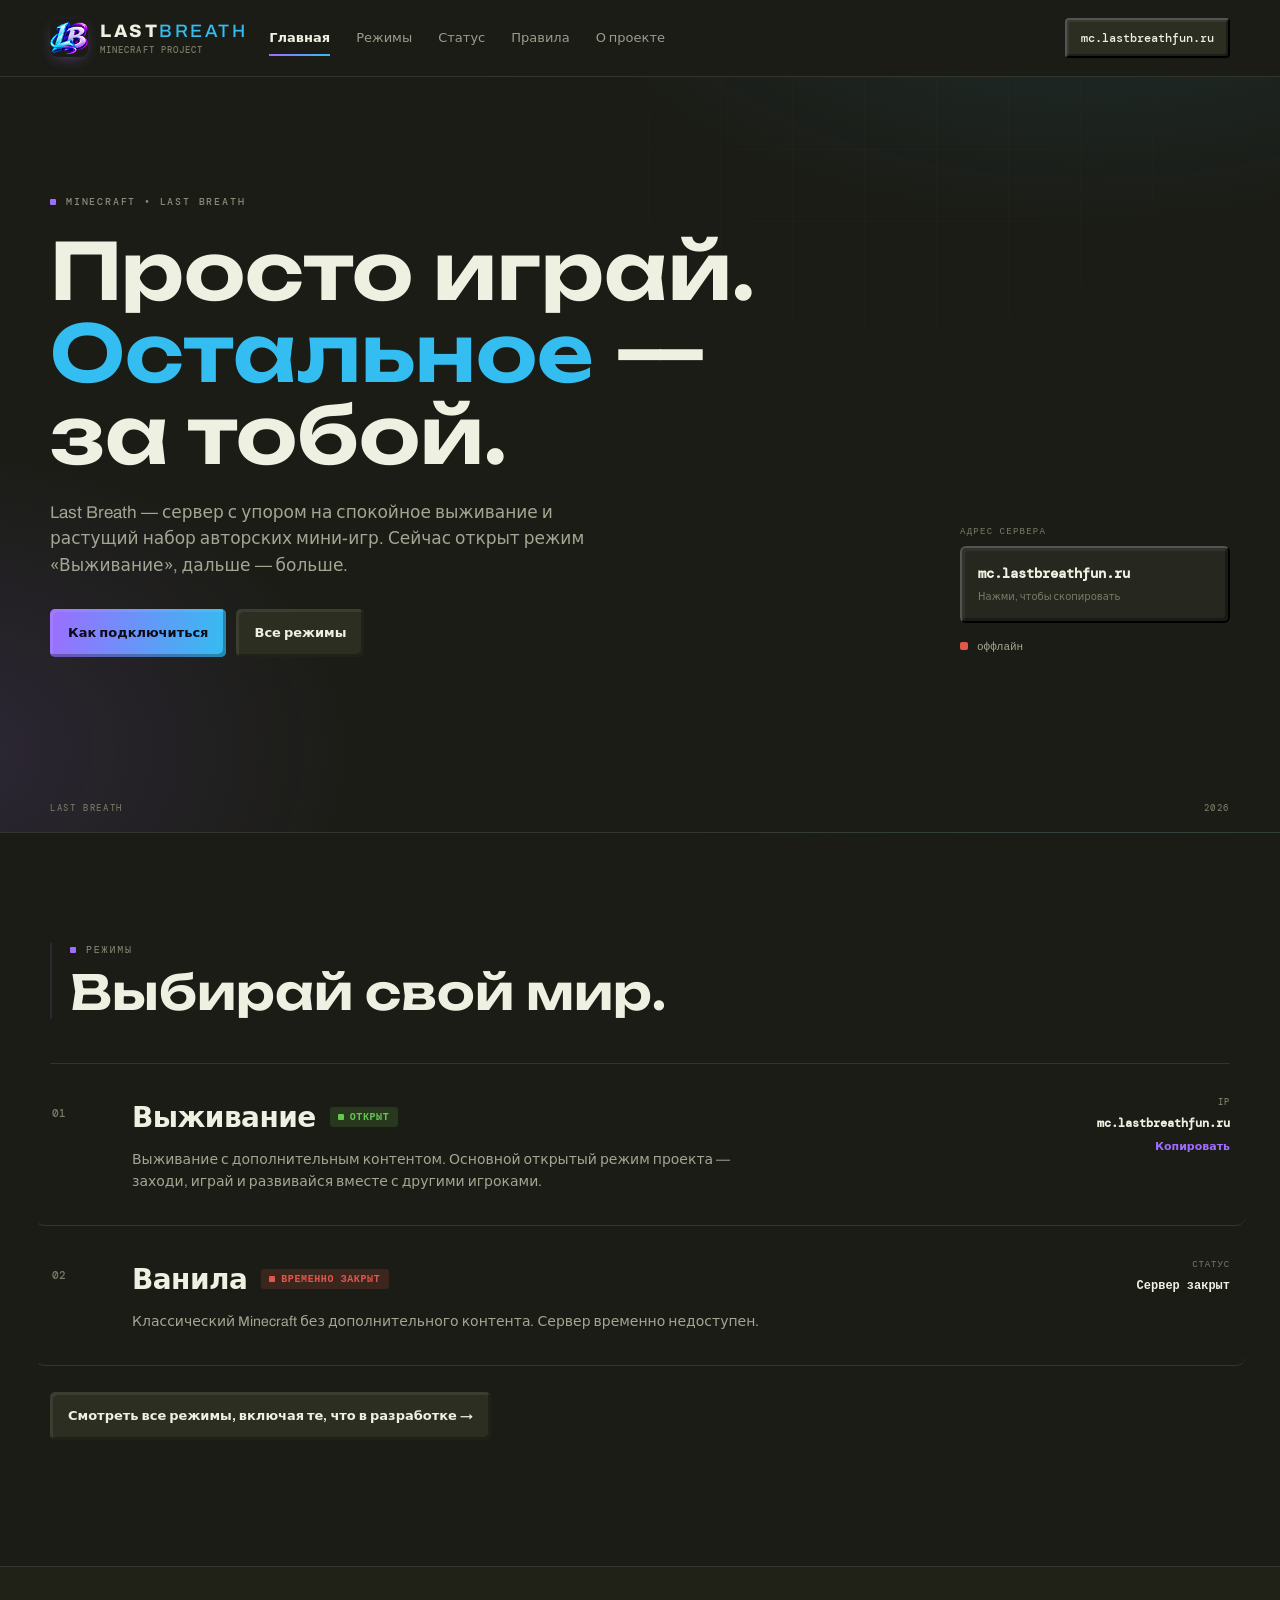
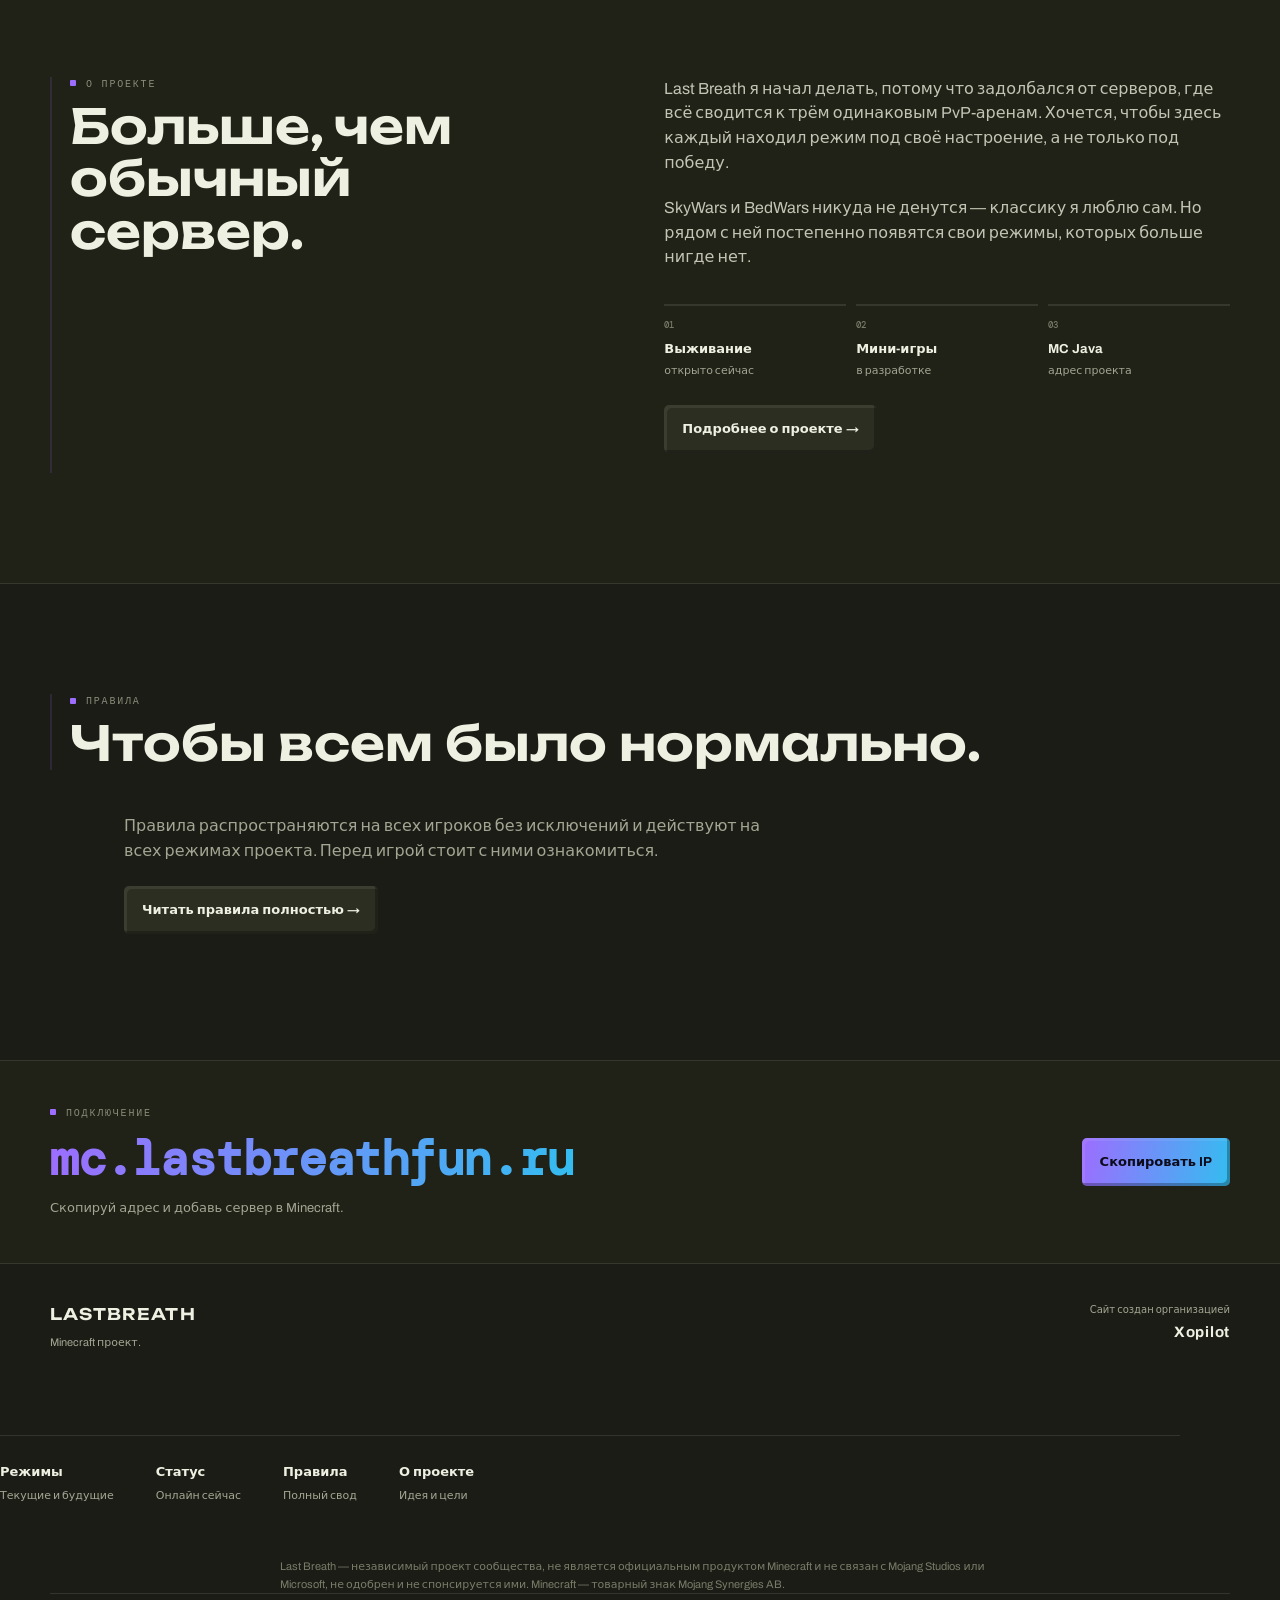
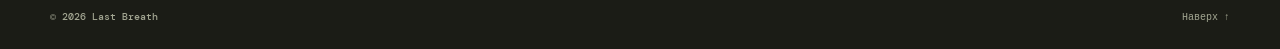
==== commit 1f6ea7f2: "Add files via upload" ====
--- a/index.html
+++ b/index.html
@@ -19,6 +19,13 @@
   <link rel="stylesheet" href="style.css">
 </head>
 <body>
+  <svg width="0" height="0" style="position:absolute" aria-hidden="true">
+    <symbol id="fb-cube" viewBox="0 0 40 40">
+      <polygon class="fb-top" points="20,0 40,10 20,20 0,10"/>
+      <polygon class="fb-left" points="0,10 20,20 20,40 0,30"/>
+      <polygon class="fb-right" points="40,10 20,20 20,40 40,30"/>
+    </symbol>
+  </svg>
   <div class="site-shell">
     <header class="topbar">
       <div class="container topbar-inner">
@@ -47,7 +54,17 @@
     <main id="top">
       <section class="hero">
         <div class="hero-grid"></div>
-        <div class="hero-glow" aria-hidden="true"></div>
+        <div class="float-blocks" aria-hidden="true">
+          <svg class="float-block"><use href="#fb-cube"/></svg>
+          <svg class="float-block"><use href="#fb-cube"/></svg>
+          <svg class="float-block"><use href="#fb-cube"/></svg>
+          <svg class="float-block"><use href="#fb-cube"/></svg>
+          <svg class="float-block"><use href="#fb-cube"/></svg>
+          <svg class="float-block"><use href="#fb-cube"/></svg>
+          <svg class="float-block"><use href="#fb-cube"/></svg>
+          <svg class="float-block"><use href="#fb-cube"/></svg>
+          <svg class="float-block"><use href="#fb-cube"/></svg>
+        </div>
 
         <div class="container hero-inner">
           <div class="hero-copy">
@@ -74,6 +91,10 @@
               <span class="status-dot" id="miniDot"></span>
               <span id="miniLabel">Проверка статуса…</span>
             </div>
+            <div class="mini-status" id="visitorStat" style="display:none">
+              <span class="status-dot on"></span>
+              <span id="visitorCount">— на сайте сейчас</span>
+            </div>
           </div>
         </div>
 
@@ -88,11 +109,8 @@
       <section class="section servers" id="servers">
         <div class="container">
           <div class="section-intro reveal">
-            <div class="section-number">01</div>
-            <div>
-              <div class="kicker">РЕЖИМЫ</div>
-              <h2>Выбирай свой мир.</h2>
-            </div>
+            <div class="kicker">РЕЖИМЫ</div>
+            <h2>Выбирай свой мир.</h2>
           </div>
 
           <div class="server-list">
@@ -143,23 +161,21 @@
       <section class="section about" id="about">
         <div class="container about-layout">
           <div class="about-title">
-            <div class="section-number">02</div>
-            <div>
-              <div class="kicker">О ПРОЕКТЕ</div>
-              <h2>Больше, чем обычный сервер.</h2>
-            </div>
+            <div class="kicker">О ПРОЕКТЕ</div>
+            <h2>Больше, чем обычный сервер.</h2>
           </div>
 
           <div class="about-text reveal">
             <p>
-              Last Breath — это Minecraft-проект с большим количеством мини-игр,
-              созданный для тех, кому хочется большего, чем бесконечные однотипные
-              PvP-битвы. Здесь каждый игрок сможет найти режим под своё настроение.
-            </p>
-            <p>
-              Классика вроде SkyWars и BedWars никуда не денется, но станет лишь
-              частью большого мира развлечений — рядом с ней появятся авторские
-              режимы, которых нет на других серверах.
+              Last Breath я начал делать, потому что задолбался от серверов,
+              где всё сводится к трём одинаковым PvP-аренам. Хочется, чтобы
+              здесь каждый находил режим под своё настроение, а не только
+              под победу.
+            </p>
+            <p>
+              SkyWars и BedWars никуда не денутся — классику я люблю сам.
+              Но рядом с ней постепенно появятся свои режимы, которых
+              больше нигде нет.
             </p>
             <div class="facts">
               <div><span>01</span><strong>Выживание</strong><small>открыто сейчас</small></div>
@@ -176,11 +192,8 @@
       <section class="section rules" id="rules">
         <div class="container">
           <div class="section-intro reveal">
-            <div class="section-number">03</div>
-            <div>
-              <div class="kicker">ПРАВИЛА</div>
-              <h2>Чтобы всем было нормально.</h2>
-            </div>
+            <div class="kicker">ПРАВИЛА</div>
+            <h2>Чтобы всем было нормально.</h2>
           </div>
 
           <div class="rules-note reveal">
@@ -242,5 +255,6 @@
   </div>
 
   <script src="script.js"></script>
+  <script type="module" src="realtime-visitors.js"></script>
 </body>
 </html>
--- a/style.css
+++ b/style.css
@@ -1,4 +1,4 @@
-@import url('https://fonts.googleapis.com/css2?family=Archivo:wght@400;500;600;700;800&family=DM+Mono:wght@400;500&family=Pixelify+Sans:wght@500;600;700&display=swap');
+@import url('https://fonts.googleapis.com/css2?family=Archivo:wght@400;500;600;700;800&family=DM+Mono:wght@400;500&family=Unbounded:wght@500;600;700;800&display=swap');
 
 :root{
   --bg:#1b1c16;
@@ -9,9 +9,9 @@
   --muted:#a3a692;
   --line:rgba(238,240,226,.11);
   --line-soft:rgba(238,240,226,.06);
-  --accent:#6bc24a;
-  --accent-2:#e8b23d;
-  --accent-soft:rgba(107,194,74,.14);
+  --accent:#9d6dff;
+  --accent-2:#33bdf0;
+  --accent-soft:rgba(157,109,255,.14);
   --green:#63c750;
   --green-soft:rgba(99,199,80,.16);
   --red:#e0574c;
@@ -19,9 +19,9 @@
   --amber:#e8b23d;
   --amber-soft:rgba(232,178,61,.16);
   --shadow:0 1px 2px rgba(0,0,0,.3),0 12px 30px -12px rgba(0,0,0,.55);
-  --shadow-lg:0 20px 50px -20px rgba(0,0,0,.6),0 0 0 1px rgba(107,194,74,.12);
+  --shadow-lg:0 20px 50px -20px rgba(0,0,0,.6),0 0 0 1px rgba(157,109,255,.12);
   --max:1180px;
-  --pixel:'Pixelify Sans',Archivo,sans-serif;
+  --pixel:'Unbounded',Archivo,sans-serif;
 }
 
 *{box-sizing:border-box}
@@ -38,34 +38,33 @@
 button{font:inherit}
 .container{width:min(var(--max),calc(100% - 48px));margin:0 auto}
 
-::selection{background:rgba(107,194,74,.30);color:#fff}
+::selection{background:rgba(157,109,255,.30);color:#fff}
 :focus-visible{outline:2px solid var(--accent);outline-offset:3px;border-radius:3px}
-html{scrollbar-width:thin;scrollbar-color:rgba(107,194,74,.35) transparent}
+html{scrollbar-width:thin;scrollbar-color:rgba(157,109,255,.35) transparent}
 ::-webkit-scrollbar{width:10px;height:10px}
 ::-webkit-scrollbar-track{background:transparent}
-::-webkit-scrollbar-thumb{background:rgba(107,194,74,.30);border-radius:10px;border:2px solid var(--bg)}
-::-webkit-scrollbar-thumb:hover{background:rgba(107,194,74,.5)}
+::-webkit-scrollbar-thumb{background:rgba(157,109,255,.30);border-radius:10px;border:2px solid var(--bg)}
+::-webkit-scrollbar-thumb:hover{background:rgba(157,109,255,.5)}
 
 /* ---------- pixel dither strip (signature Minecraft touch) ---------- */
 .pixel-strip{
   height:5px;
-  background-image:repeating-linear-gradient(90deg,var(--accent) 0 6px,#4a9634 6px 12px);
+  background-image:repeating-linear-gradient(90deg,var(--accent) 0 6px,#5b3fc4 6px 12px);
   image-rendering:pixelated;
 }
 
 /* ---------- topbar ---------- */
 .topbar{
   position:fixed;top:0;left:0;right:0;z-index:20;
-  background:rgba(27,28,22,.86);
-  backdrop-filter:blur(15px);
+  background:var(--bg);
   border-bottom:1px solid var(--line)
 }
 .topbar-inner{height:76px;display:flex;align-items:center;gap:22px}
 .logo{display:inline-flex;align-items:center;gap:12px;min-width:190px}
-.logo-icon{width:38px;height:38px;border-radius:8px;display:block;box-shadow:0 4px 14px -4px rgba(107,194,74,.4)}
+.logo-icon{width:38px;height:38px;border-radius:8px;display:block;box-shadow:0 4px 14px -4px rgba(157,109,255,.45)}
 .logo-word{display:inline-flex;flex-direction:column}
 .logo-text{font-size:18px;line-height:1;font-weight:800;letter-spacing:.14em;color:var(--text)}
-.logo-text span{font-weight:500;background:linear-gradient(90deg,var(--accent),var(--accent-2));-webkit-background-clip:text;background-clip:text;color:transparent}
+.logo-text span{font-weight:500;color:var(--accent-2)}
 .logo-sub{margin-top:6px;color:#787c68;font:500 9px/1 'DM Mono',monospace;letter-spacing:.12em}
 .nav{display:flex;gap:26px;font-size:13px;color:#9a9d8c}
 .nav a{position:relative;padding:4px 0;transition:.2s ease}
@@ -82,21 +81,52 @@
 .top-ip:active{box-shadow:inset 2px 2px 0 rgba(0,0,0,.35),inset -2px -2px 0 rgba(255,255,255,.06);transform:translateY(1px)}
 .menu-button{display:none;background:none;border:0;color:var(--text);font-size:22px}
 
-/* ---------- ambient breathing glow (signature) ---------- */
-@keyframes breathe{
-  0%,100%{opacity:.5;transform:scale(1)}
-  50%{opacity:.95;transform:scale(1.045)}
-}
+/* ---------- ambient pulses ---------- */
 @keyframes breathe-soft{0%,100%{opacity:.6}50%{opacity:1}}
-@keyframes drift{0%,100%{transform:translate(0,0)}50%{transform:translate(-26px,24px)}}
 
 .kicker{color:#888c78;font:500 10px/1.3 'DM Mono',monospace;letter-spacing:.18em;text-transform:uppercase;position:relative;padding-left:16px}
 .kicker::before{
   content:'';position:absolute;left:0;top:50%;transform:translateY(-50%);
   width:6px;height:6px;border-radius:1px;
-  background:linear-gradient(135deg,var(--accent),var(--accent-2));
-  box-shadow:0 0 8px 1px rgba(107,194,74,.5);
-  animation:breathe 6s ease-in-out infinite
+  background:var(--accent)
+}
+
+/* ---------- floating blocks (ambient background, replaces blurred glow) ---------- */
+/* Лёгкая CSS-анимация вместо blur-пятна: несколько пиксельных кубов
+   медленно всплывают снизу вверх. Только transform+opacity (композитится
+   на GPU, без filter/blur), фиксированное число элементов — недорого. */
+.float-blocks{position:absolute;inset:0;overflow:hidden;pointer-events:none;z-index:1}
+.float-block{position:absolute;bottom:-8%;width:28px;height:28px;opacity:0;animation:float-up linear infinite}
+.float-block .fb-top{fill:var(--accent-2)}
+.float-block .fb-left{fill:var(--accent)}
+.float-block .fb-right{fill:#5b3fc4}
+.float-block:nth-child(even){filter:hue-rotate(18deg)}
+
+@keyframes float-up{
+  0%{transform:translateY(0) translateX(0) rotate(0deg);opacity:0}
+  10%{opacity:.5}
+  88%{opacity:.42}
+  100%{transform:translateY(-125vh) translateX(var(--fb-drift,30px)) rotate(var(--fb-spin,24deg));opacity:0}
+}
+
+.hero .float-blocks .float-block:nth-child(1){left:6%;width:22px;height:22px;animation-duration:26s;animation-delay:-2s;--fb-drift:24px;--fb-spin:20deg}
+.hero .float-blocks .float-block:nth-child(2){left:16%;width:34px;height:34px;animation-duration:34s;animation-delay:-14s;--fb-drift:-30px;--fb-spin:-18deg}
+.hero .float-blocks .float-block:nth-child(3){left:28%;width:18px;height:18px;animation-duration:21s;animation-delay:-7s;--fb-drift:18px;--fb-spin:26deg}
+.hero .float-blocks .float-block:nth-child(4){left:41%;width:26px;height:26px;animation-duration:30s;animation-delay:-22s;--fb-drift:-22px;--fb-spin:-14deg}
+.hero .float-blocks .float-block:nth-child(5){left:55%;width:20px;height:20px;animation-duration:24s;animation-delay:-4s;--fb-drift:26px;--fb-spin:22deg}
+.hero .float-blocks .float-block:nth-child(6){left:66%;width:36px;height:36px;animation-duration:38s;animation-delay:-18s;--fb-drift:-34px;--fb-spin:-24deg}
+.hero .float-blocks .float-block:nth-child(7){left:78%;width:22px;height:22px;animation-duration:27s;animation-delay:-11s;--fb-drift:20px;--fb-spin:16deg}
+.hero .float-blocks .float-block:nth-child(8){left:88%;width:30px;height:30px;animation-duration:32s;animation-delay:-26s;--fb-drift:-26px;--fb-spin:-20deg}
+.hero .float-blocks .float-block:nth-child(9){left:94%;width:16px;height:16px;animation-duration:19s;animation-delay:-9s;--fb-drift:16px;--fb-spin:28deg}
+
+.page-hero .float-blocks .float-block:nth-child(1){left:10%;width:20px;height:20px;animation-duration:25s;animation-delay:-3s;--fb-drift:20px;--fb-spin:18deg}
+.page-hero .float-blocks .float-block:nth-child(2){left:32%;width:28px;height:28px;animation-duration:31s;animation-delay:-16s;--fb-drift:-24px;--fb-spin:-16deg}
+.page-hero .float-blocks .float-block:nth-child(3){left:58%;width:18px;height:18px;animation-duration:22s;animation-delay:-8s;--fb-drift:18px;--fb-spin:22deg}
+.page-hero .float-blocks .float-block:nth-child(4){left:76%;width:24px;height:24px;animation-duration:29s;animation-delay:-20s;--fb-drift:-20px;--fb-spin:-18deg}
+.page-hero .float-blocks .float-block:nth-child(5){left:90%;width:16px;height:16px;animation-duration:20s;animation-delay:-5s;--fb-drift:16px;--fb-spin:20deg}
+
+@media (prefers-reduced-motion: reduce){
+  .float-blocks{display:none}
 }
 
 /* ---------- hero ---------- */
@@ -104,16 +134,9 @@
   min-height:92svh;position:relative;display:flex;align-items:center;
   overflow:hidden;border-bottom:1px solid var(--line);
   background:
-    radial-gradient(ellipse 900px 500px at 85% -10%,rgba(232,178,61,.10),transparent 60%),
-    radial-gradient(ellipse 700px 500px at -5% 90%,rgba(107,194,74,.12),transparent 60%),
+    radial-gradient(ellipse 900px 500px at 85% -10%,rgba(51,189,240,.12),transparent 60%),
+    radial-gradient(ellipse 700px 500px at -5% 90%,rgba(157,109,255,.14),transparent 60%),
     var(--bg)
-}
-.hero-glow{
-  position:absolute;z-index:1;pointer-events:none;right:-180px;top:6%;
-  width:620px;height:620px;border-radius:50%;
-  background:radial-gradient(circle,rgba(107,194,74,.22) 0%,rgba(232,178,61,.08) 45%,transparent 72%);
-  filter:blur(14px);
-  animation:breathe 6s ease-in-out infinite,drift 22s ease-in-out infinite
 }
 .hero-grid{
   position:absolute;inset:0;opacity:.5;
@@ -127,11 +150,7 @@
   margin:22px 0 24px;font-family:var(--pixel);font-size:clamp(38px,6.4vw,78px);line-height:1.05;
   letter-spacing:0;font-weight:600;color:var(--text)
 }
-.hero h1 em{
-  font-style:normal;
-  background:linear-gradient(100deg,var(--accent) 10%,var(--accent-2) 90%);
-  -webkit-background-clip:text;background-clip:text;color:transparent
-}
+.hero h1 em{font-style:normal;color:var(--accent-2)}
 .hero p{max-width:580px;color:var(--muted);font-size:17px}
 .hero-actions{display:flex;gap:10px;margin-top:30px}
 
@@ -147,10 +166,10 @@
   box-shadow:inset 3px 3px 0 rgba(0,0,0,.28),inset -3px -3px 0 rgba(255,255,255,.07)
 }
 .button-main{
-  background:linear-gradient(100deg,var(--accent),#4a9636);
-  color:#0e1509;
-}
-.button-main:hover{box-shadow:inset -3px -3px 0 rgba(0,0,0,.28),inset 3px 3px 0 rgba(255,255,255,.15),0 0 0 1px rgba(107,194,74,.4)}
+  background:linear-gradient(100deg,var(--accent),var(--accent-2));
+  color:#0d0b1a;
+}
+.button-main:hover{box-shadow:inset -3px -3px 0 rgba(0,0,0,.28),inset 3px 3px 0 rgba(255,255,255,.15),0 0 0 1px rgba(157,109,255,.4)}
 .button-line{background:var(--panel-2);color:var(--text)}
 .button-line:hover{color:var(--accent)}
 
@@ -183,18 +202,7 @@
 
 /* ---------- sections ---------- */
 .section{padding:110px 0}
-main{counter-reset:sect}
-.section{counter-increment:sect}
-.section-intro{display:grid;grid-template-columns:54px 1fr;gap:20px;margin-bottom:48px;position:relative}
-.section-intro::after{
-  content:counter(sect,decimal-leading-zero);
-  position:absolute;right:0;top:-52px;z-index:-1;
-  font:800 220px/1 Archivo,sans-serif;letter-spacing:-.06em;
-  color:transparent;-webkit-text-stroke:1px var(--line);
-  pointer-events:none;user-select:none
-}
-@media (max-width:1150px){.section-intro::after{display:none}}
-.section-number{padding-top:9px;color:#787c68;font:500 11px 'DM Mono',monospace}
+.section-intro{margin-bottom:44px;position:relative;border-left:2px solid var(--accent-soft);padding-left:18px}
 .section h2{margin:10px 0 0;font-family:var(--pixel);font-size:clamp(30px,4.2vw,48px);line-height:1.1;letter-spacing:0;font-weight:600;color:var(--text)}
 
 /* ---------- server list ---------- */
@@ -234,7 +242,7 @@
 /* ---------- about ---------- */
 .about{background:var(--bg-soft);border-top:1px solid var(--line);border-bottom:1px solid var(--line)}
 .about-layout{display:grid;grid-template-columns:1fr 1.1fr;gap:100px}
-.about-title{display:grid;grid-template-columns:54px 1fr;gap:20px}
+.about-title{border-left:2px solid var(--accent-soft);padding-left:18px}
 .about-text{max-width:650px;color:#c3c5b4;font-size:16px}
 .about-text p{margin-top:0;margin-bottom:20px}
 .facts{display:grid;grid-template-columns:repeat(3,1fr);gap:10px;margin-top:34px}
@@ -347,7 +355,6 @@
   .button{width:100%}
   .hero-bottom-inner{padding-bottom:12px}
   .section{padding:78px 0}
-  .section-intro,.about-title{grid-template-columns:38px 1fr;gap:12px}
   .server-row{grid-template-columns:32px 1fr;gap:15px;padding:26px 0}
   .server-row h3{font-size:24px}
   .facts{grid-template-columns:1fr}
@@ -360,26 +367,22 @@
 /* ---------- secondary page hero ---------- */
 .page-hero{padding:150px 0 64px;border-bottom:1px solid var(--line);position:relative;overflow:hidden}
 .page-hero .container{position:relative;z-index:2}
-.page-glow{
-  position:absolute;z-index:1;pointer-events:none;left:50%;top:-140px;
-  width:520px;height:520px;margin-left:-260px;border-radius:50%;
-  background:radial-gradient(circle,rgba(107,194,74,.2) 0%,rgba(232,178,61,.08) 45%,transparent 72%);
-  filter:blur(8px);
-  animation:breathe 6s ease-in-out infinite
-}
 .page-hero .kicker{margin-bottom:14px}
 .page-hero h1{margin:0;font-family:var(--pixel);font-size:clamp(28px,5vw,52px);line-height:1.15;letter-spacing:0;font-weight:600;color:var(--text)}
 .page-hero p{margin:18px 0 0;max-width:600px;color:var(--muted);font-size:15px}
 
-/* ---------- feature grid ---------- */
+/* ---------- feature grid (inventory-slot styling) ---------- */
 .feature-grid{
   display:grid;grid-template-columns:repeat(auto-fit,minmax(230px,1fr));
-  gap:1px;background:var(--line);margin-top:14px;
-  border-radius:10px;overflow:hidden
-}
-.feature-card{background:var(--panel);padding:26px 24px;transition:.25s ease}
-.feature-card:hover{background:var(--panel-2)}
-.feature-card span{display:block;color:#787c68;font:500 9px 'DM Mono',monospace;margin-bottom:14px;letter-spacing:.1em}
+  gap:10px;margin-top:14px
+}
+.feature-card{
+  background:var(--panel);padding:22px 20px;border-radius:5px;
+  border:1px solid var(--line);
+  box-shadow:inset -2px -2px 0 rgba(0,0,0,.25),inset 2px 2px 0 rgba(255,255,255,.04);
+  transition:.15s ease
+}
+.feature-card:hover{border-color:rgba(157,109,255,.4)}
 .feature-card h4{margin:0 0 8px;font-size:16px;color:var(--text);transition:.2s ease}
 .feature-card:hover h4{color:var(--accent)}
 .feature-card p{margin:0;color:var(--muted);font-size:13px}
@@ -424,12 +427,12 @@
 
 /* ---------- footer sitemap ---------- */
 .quick-links{
-  display:grid;grid-template-columns:repeat(4,1fr);gap:1px;
-  background:var(--line);margin:50px 0 38px;border-radius:10px;overflow:hidden
-}
-.quick-links a{background:var(--panel);padding:20px 22px;display:block;font-size:13px;font-weight:700;transition:.15s ease;color:var(--text)}
-.quick-links a:hover{background:var(--panel-2);color:var(--accent)}
-.quick-links a small{display:block;margin-top:6px;color:var(--muted);font-weight:500;font-size:11px}
+  display:flex;flex-wrap:wrap;gap:26px 42px;
+  margin:46px 0 34px;padding-top:26px;border-top:1px solid var(--line)
+}
+.quick-links a{font-size:13px;font-weight:700;color:var(--text);transition:.15s ease}
+.quick-links a:hover{color:var(--accent)}
+.quick-links a small{display:block;margin-top:5px;color:var(--muted);font-weight:500;font-size:11px}
 
 /* ---------- scroll reveal ---------- */
 .reveal{opacity:0;transform:translateY(22px);transition:opacity .8s cubic-bezier(.16,1,.3,1),transform .8s cubic-bezier(.16,1,.3,1)}
@@ -441,21 +444,21 @@
 .reveal:nth-child(6){transition-delay:.35s}
 
 @media (max-width:900px){
-  .quick-links{grid-template-columns:1fr 1fr}
+  .quick-links{gap:20px 32px}
   .status-card{flex-direction:column}
   .status-static{flex-direction:column;align-items:flex-start}
   .article-note{margin-left:0}
 }
 @media (max-width:620px){
   .feature-grid{grid-template-columns:1fr}
-  .quick-links{grid-template-columns:1fr;margin:36px 0 28px}
+  .quick-links{gap:16px 26px;margin:34px 0 26px}
   .page-hero{padding:120px 0 40px}
   .status-card{padding:24px}
   .rules-content li strong:first-child{display:block;margin-bottom:4px}
 }
 
 @media (prefers-reduced-motion: reduce){
-  .hero-glow,.page-glow,.status-dot.on,.kicker::before,
+  .status-dot.on,
   .hero-copy .kicker,.hero-copy h1,.hero-copy p,.hero-actions,.hero-side,
   .page-hero .kicker,.page-hero h1,.page-hero p,.nav.open,.nav.open a{
     animation:none !important;opacity:1 !important;transform:none !important
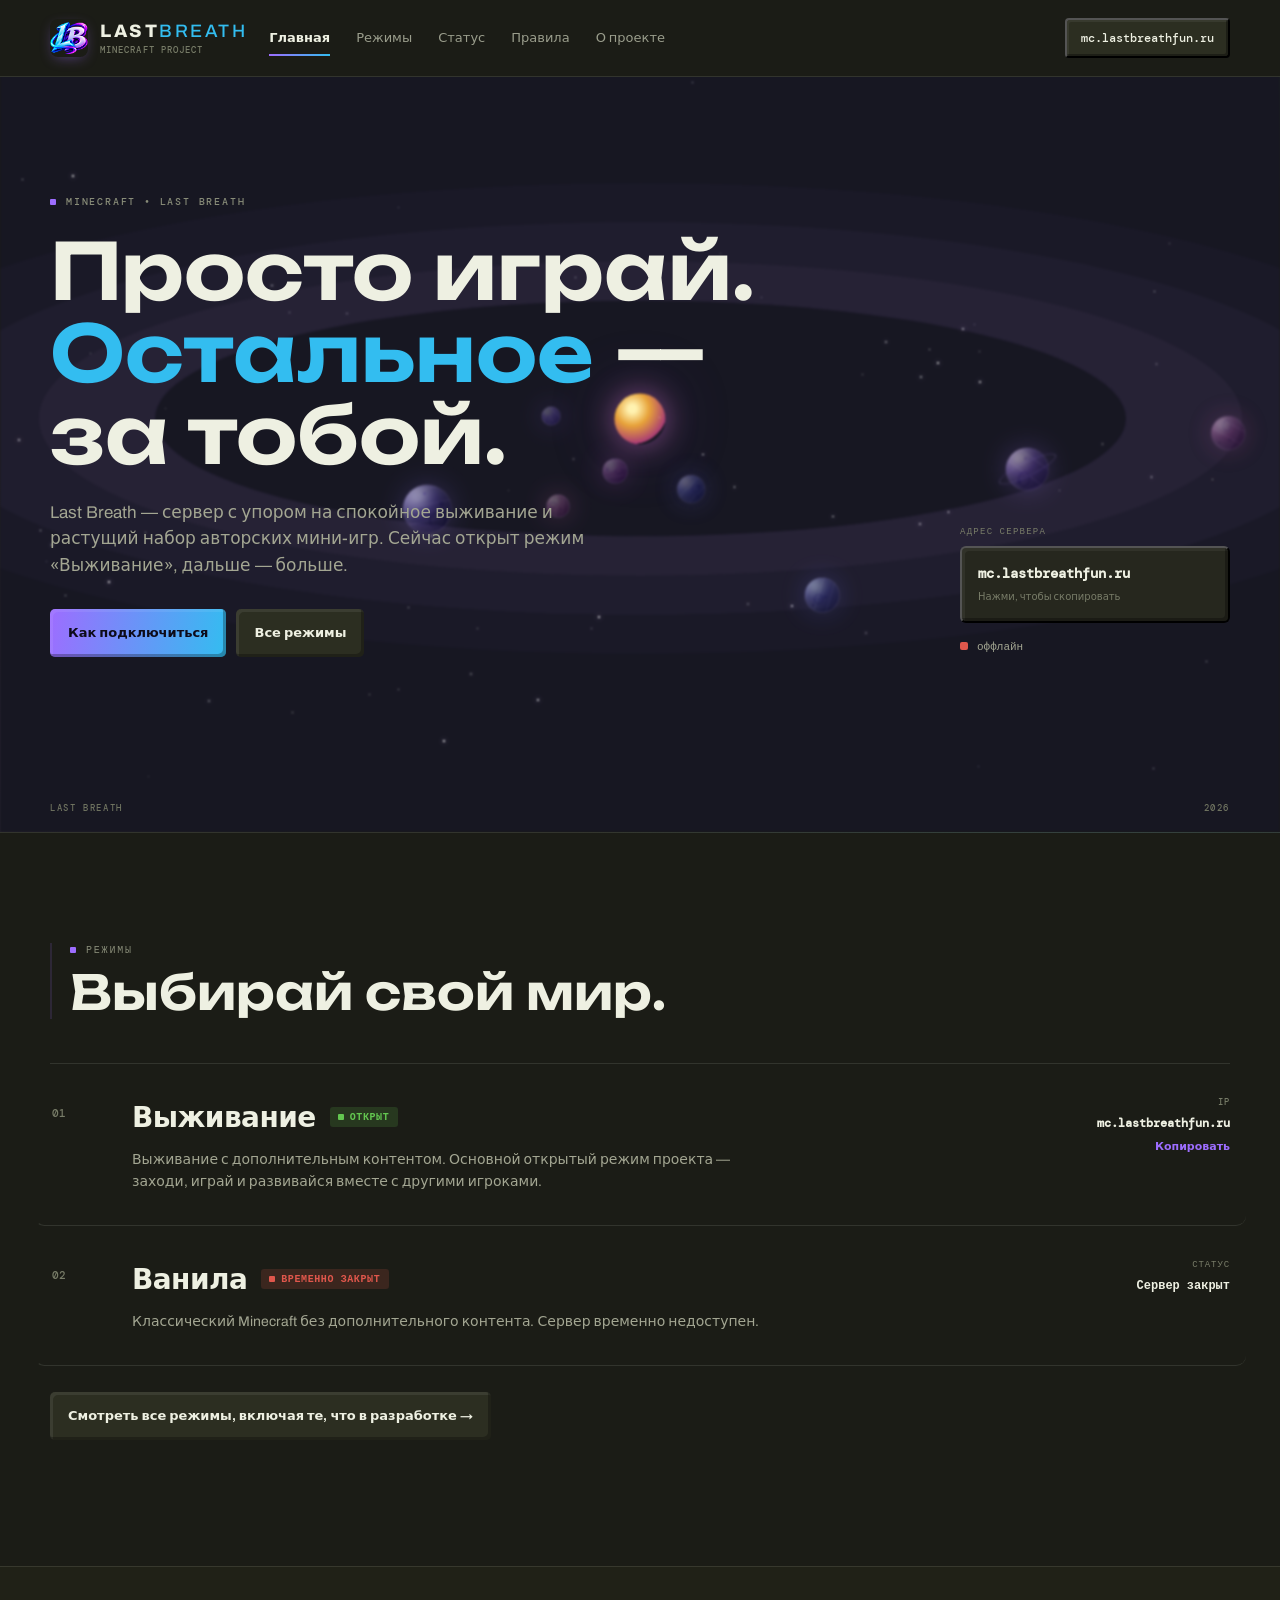
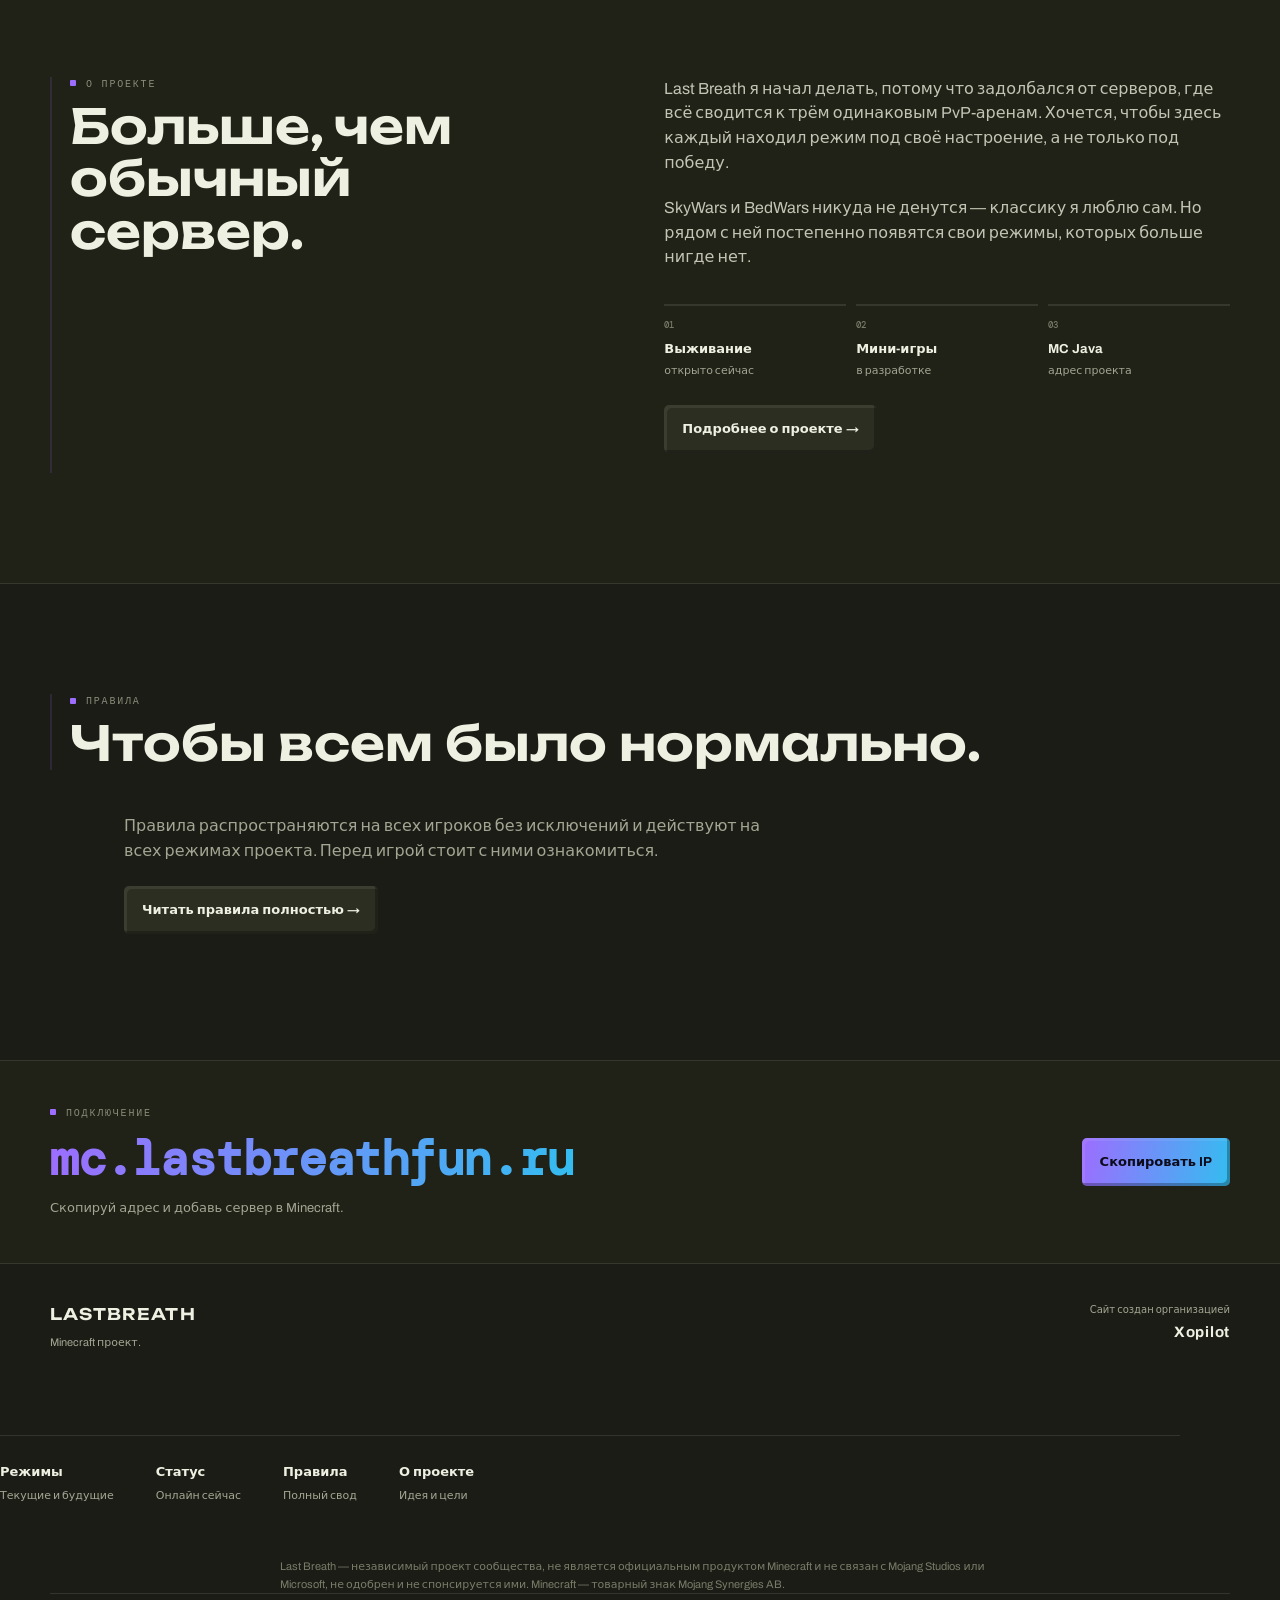
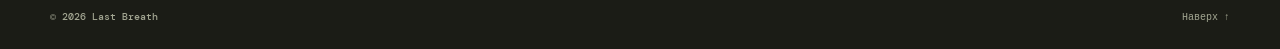
==== commit 2411c8a0: "Add files via upload" ====
--- a/index.html
+++ b/index.html
@@ -19,13 +19,6 @@
   <link rel="stylesheet" href="style.css">
 </head>
 <body>
-  <svg width="0" height="0" style="position:absolute" aria-hidden="true">
-    <symbol id="fb-cube" viewBox="0 0 40 40">
-      <polygon class="fb-top" points="20,0 40,10 20,20 0,10"/>
-      <polygon class="fb-left" points="0,10 20,20 20,40 0,30"/>
-      <polygon class="fb-right" points="40,10 20,20 20,40 40,30"/>
-    </symbol>
-  </svg>
   <div class="site-shell">
     <header class="topbar">
       <div class="container topbar-inner">
@@ -54,16 +47,7 @@
     <main id="top">
       <section class="hero">
         <div class="hero-grid"></div>
-        <div class="float-blocks" aria-hidden="true">
-          <svg class="float-block"><use href="#fb-cube"/></svg>
-          <svg class="float-block"><use href="#fb-cube"/></svg>
-          <svg class="float-block"><use href="#fb-cube"/></svg>
-          <svg class="float-block"><use href="#fb-cube"/></svg>
-          <svg class="float-block"><use href="#fb-cube"/></svg>
-          <svg class="float-block"><use href="#fb-cube"/></svg>
-          <svg class="float-block"><use href="#fb-cube"/></svg>
-          <svg class="float-block"><use href="#fb-cube"/></svg>
-          <svg class="float-block"><use href="#fb-cube"/></svg>
+        <div class="space-scene" aria-hidden="true">
         </div>
 
         <div class="container hero-inner">
--- a/style.css
+++ b/style.css
@@ -91,43 +91,18 @@
   background:var(--accent)
 }
 
-/* ---------- floating blocks (ambient background, replaces blurred glow) ---------- */
-/* Лёгкая CSS-анимация вместо blur-пятна: несколько пиксельных кубов
-   медленно всплывают снизу вверх. Только transform+opacity (композитится
-   на GPU, без filter/blur), фиксированное число элементов — недорого. */
-.float-blocks{position:absolute;inset:0;overflow:hidden;pointer-events:none;z-index:1}
-.float-block{position:absolute;bottom:-8%;width:28px;height:28px;opacity:0;animation:float-up linear infinite}
-.float-block .fb-top{fill:var(--accent-2)}
-.float-block .fb-left{fill:var(--accent)}
-.float-block .fb-right{fill:#5b3fc4}
-.float-block:nth-child(even){filter:hue-rotate(18deg)}
-
-@keyframes float-up{
-  0%{transform:translateY(0) translateX(0) rotate(0deg);opacity:0}
-  10%{opacity:.5}
-  88%{opacity:.42}
-  100%{transform:translateY(-125vh) translateX(var(--fb-drift,30px)) rotate(var(--fb-spin,24deg));opacity:0}
-}
-
-.hero .float-blocks .float-block:nth-child(1){left:6%;width:22px;height:22px;animation-duration:26s;animation-delay:-2s;--fb-drift:24px;--fb-spin:20deg}
-.hero .float-blocks .float-block:nth-child(2){left:16%;width:34px;height:34px;animation-duration:34s;animation-delay:-14s;--fb-drift:-30px;--fb-spin:-18deg}
-.hero .float-blocks .float-block:nth-child(3){left:28%;width:18px;height:18px;animation-duration:21s;animation-delay:-7s;--fb-drift:18px;--fb-spin:26deg}
-.hero .float-blocks .float-block:nth-child(4){left:41%;width:26px;height:26px;animation-duration:30s;animation-delay:-22s;--fb-drift:-22px;--fb-spin:-14deg}
-.hero .float-blocks .float-block:nth-child(5){left:55%;width:20px;height:20px;animation-duration:24s;animation-delay:-4s;--fb-drift:26px;--fb-spin:22deg}
-.hero .float-blocks .float-block:nth-child(6){left:66%;width:36px;height:36px;animation-duration:38s;animation-delay:-18s;--fb-drift:-34px;--fb-spin:-24deg}
-.hero .float-blocks .float-block:nth-child(7){left:78%;width:22px;height:22px;animation-duration:27s;animation-delay:-11s;--fb-drift:20px;--fb-spin:16deg}
-.hero .float-blocks .float-block:nth-child(8){left:88%;width:30px;height:30px;animation-duration:32s;animation-delay:-26s;--fb-drift:-26px;--fb-spin:-20deg}
-.hero .float-blocks .float-block:nth-child(9){left:94%;width:16px;height:16px;animation-duration:19s;animation-delay:-9s;--fb-drift:16px;--fb-spin:28deg}
-
-.page-hero .float-blocks .float-block:nth-child(1){left:10%;width:20px;height:20px;animation-duration:25s;animation-delay:-3s;--fb-drift:20px;--fb-spin:18deg}
-.page-hero .float-blocks .float-block:nth-child(2){left:32%;width:28px;height:28px;animation-duration:31s;animation-delay:-16s;--fb-drift:-24px;--fb-spin:-16deg}
-.page-hero .float-blocks .float-block:nth-child(3){left:58%;width:18px;height:18px;animation-duration:22s;animation-delay:-8s;--fb-drift:18px;--fb-spin:22deg}
-.page-hero .float-blocks .float-block:nth-child(4){left:76%;width:24px;height:24px;animation-duration:29s;animation-delay:-20s;--fb-drift:-20px;--fb-spin:-18deg}
-.page-hero .float-blocks .float-block:nth-child(5){left:90%;width:16px;height:16px;animation-duration:20s;animation-delay:-5s;--fb-drift:16px;--fb-spin:20deg}
-
-@media (prefers-reduced-motion: reduce){
-  .float-blocks{display:none}
-}
+/* ---------- space background ---------- */
+.space-scene{position:absolute;inset:0;overflow:hidden;pointer-events:none;z-index:1;background:#171722;filter:blur(1px)}
+.space-scene::before{content:'';position:absolute;left:50%;top:50%;width:clamp(26px,4vw,54px);height:clamp(26px,4vw,54px);border-radius:50%;transform:translate(-50%,-50%);background:radial-gradient(circle at 35% 30%,#fff2b0 0 8%,#e7a239 35%,#a83a75 72%,transparent 73%);box-shadow:0 0 30px #d877d088,0 0 70px #914ad844}
+.space-scene::after{content:'';position:absolute;inset:8% 12%;border:1px solid rgba(173,130,230,.12);border-radius:50%;transform:scaleY(.34);box-shadow:0 0 0 9vw rgba(173,130,230,.045),0 0 0 18vw rgba(173,130,230,.035),0 0 0 27vw rgba(173,130,230,.025)}
+.star{position:absolute;width:var(--star-size);height:var(--star-size);left:var(--star-x);top:var(--star-y);border-radius:50%;background:#fff;opacity:var(--star-opacity);box-shadow:0 0 5px rgba(214,196,255,.8);animation:star-twinkle var(--star-speed) ease-in-out infinite alternate;will-change:opacity}
+.planet{position:absolute;left:50%;top:50%;width:var(--planet-size);height:var(--planet-size);border-radius:50%;opacity:var(--planet-opacity);transform:translate(-50%,-50%);background:radial-gradient(circle at 31% 24%,var(--planet-light) 0 7%,var(--planet-main) 37%,var(--planet-dark) 100%);filter:hue-rotate(-8deg) saturate(1.25);box-shadow:inset -18px -14px 24px rgba(9,7,22,.68),inset 8px 6px 12px rgba(255,255,255,.3),0 0 28px var(--planet-glow),0 0 0 1px rgba(224,196,255,.14);transition:left 70s linear,top 70s linear,opacity .8s ease;will-change:left,top,opacity}
+.planet::before{content:'';position:absolute;inset:0;border-radius:50%;background:var(--planet-texture);mix-blend-mode:soft-light;opacity:.78}
+.planet::after{content:'';position:absolute;inset:-12% -25%;border:1px solid rgba(207,177,255,.38);border-radius:50%;transform:rotate(var(--ring-angle)) scaleY(.25);opacity:var(--ring-opacity);box-shadow:0 0 8px rgba(167,119,255,.18)}
+.planet-hidden{visibility:hidden}
+@keyframes star-twinkle{from{opacity:calc(var(--star-opacity) * .45)}to{opacity:var(--star-opacity)}}
+@media (max-width:620px){.planet{max-width:72px;max-height:72px}.star{box-shadow:0 0 3px rgba(214,196,255,.7)}}
+@media (prefers-reduced-motion:reduce){.space-scene{filter:none}.star,.planet{animation:none;transition:none}}
 
 /* ---------- hero ---------- */
 .hero{
